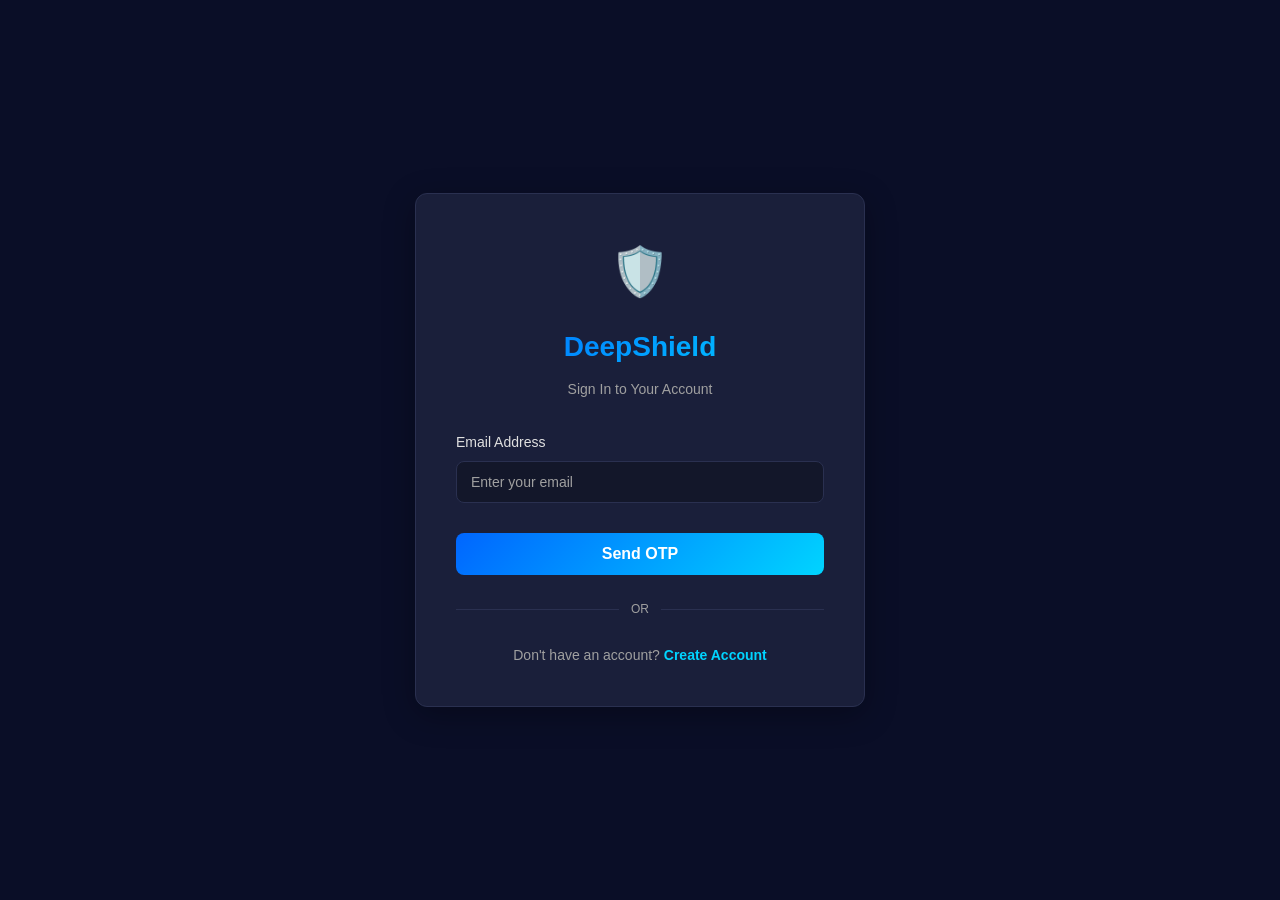
==== deepfake-detection/ai-assistant.html @ 6e88c6fb "inital commit" ====
<!DOCTYPE html>
<html lang="en">
<head>
    <meta charset="UTF-8">
    <meta name="viewport" content="width=device-width, initial-scale=1.0">
    <title>AI Assistant - DeepShield</title>
    <link rel="stylesheet" href="styles.css">
    <link rel="stylesheet" href="animations.css">
</head>
<body>
    <!-- Navigation Bar -->
    <nav class="navbar">
        <div class="nav-container">
            <div class="logo">
                <span class="logo-icon">🛡️</span>
                <span class="logo-text">DeepShield</span>
            </div>
            <ul class="nav-links">
                <li><a href="index.html">Home</a></li>
                <li><a href="image-detection.html">Image Detection</a></li>
                <li><a href="video-detection.html">Video Detection</a></li>
                <li><a href="audio-detection.html">Audio Detection</a></li>
                <li><a href="ai-assistant.html" class="active">AI Assistant</a></li>
                <li><a href="profile.html" id="profileLink" class="profile-name" style="display: none;"></a></li>
                <li><a href="index.html#about">About</a></li>
            </ul>
        </div>
    </nav>

    <!-- AI Assistant Container -->
    <div class="detection-container">
        <div class="detection-header">
            <h1>🤖 AI Assistant</h1>
            <p>Ask me anything about deepfake detection and digital media authenticity</p>
        </div>

        <div class="detection-content">
            <div class="ai-assistant-wrapper">
                <!-- Chat Area -->
                <div class="ai-chat-box">
                    <div class="ai-chat-messages" id="chatContainer">
                        <div class="ai-message assistant-msg">
                            <div class="ai-msg-content">
                                👋 Hello! I'm your DeepShield AI Assistant. I can help you understand deepfake detection results, answer questions about digital media authenticity, and provide insights about AI security. How can I assist you today?
                            </div>
                        </div>
                    </div>

                    <!-- Suggestions -->
                    <div class="ai-suggestions" id="suggestions">
                        <div class="suggestion-btn" onclick="sendSuggestion('What is deepfake detection?')">What is deepfake detection?</div>
                        <div class="suggestion-btn" onclick="sendSuggestion('How accurate is your detection?')">How accurate is your detection?</div>
                        <div class="suggestion-btn" onclick="sendSuggestion('What indicators show a deepfake?')">What indicators show a deepfake?</div>
                        <div class="suggestion-btn" onclick="sendSuggestion('How can I verify media authenticity?')">How can I verify media authenticity?</div>
                    </div>

                    <!-- Input Area -->
                    <div class="ai-input-section">
                        <div class="ai-input-wrapper">
                            <textarea 
                                id="messageInput" 
                                placeholder="Ask me something..." 
                                rows="2"
                            ></textarea>
                            <button id="sendBtn" class="btn btn-primary" onclick="sendMessage()">Send</button>
                        </div>
                        <div class="ai-action-buttons">
                            <button class="btn btn-secondary" onclick="clearChat()">Clear Chat</button>
                            <button class="btn btn-secondary" onclick="exportChat()">📥 Export</button>
                        </div>
                    </div>
                </div>
            </div>
        </div>
    </div>

    <!-- Footer -->
    <footer class="footer">
        <div class="container">
            <div class="footer-content">
                <div class="footer-section">
                    <h4>DeepShield</h4>
                    <p>Advanced AI-powered deepfake detection system for images, videos, and audio.</p>
                </div>
                <div class="footer-section">
                    <h4>Quick Links</h4>
                    <ul>
                        <li><a href="index.html">Home</a></li>
                        <li><a href="image-detection.html">Image Detection</a></li>
                        <li><a href="video-detection.html">Video Detection</a></li>
                        <li><a href="audio-detection.html">Audio Detection</a></li>
                    </ul>
                </div>
                <div class="footer-section">
                    <h4>Technology</h4>
                    <ul>
                        <li>XceptionNet CNN</li>
                        <li>Temporal Analysis</li>
                        <li>MFCC Features</li>
                        <li>Fusion Logic</li>
                    </ul>
                </div>
            </div>
            <div class="footer-bottom">
                <p>&copy; 2024 DeepShield. All rights reserved.</p>
            </div>
        </div>
    </footer>

    <style>
        /* AI Assistant Specific Styles */
        .ai-assistant-wrapper {
            display: grid;
            grid-template-columns: 1fr;
            gap: 20px;
            max-width: 900px;
            margin: 0 auto;
        }

        .ai-chat-box {
            background: var(--dark-card);
            border: 1px solid var(--border-color);
            border-radius: 12px;
            overflow: hidden;
            display: flex;
            flex-direction: column;
            height: 600px;
            box-shadow: 0 8px 32px rgba(0, 0, 0, 0.2);
        }

        .ai-chat-messages {
            flex: 1;
            overflow-y: auto;
            padding: 20px;
            display: flex;
            flex-direction: column;
            gap: 12px;
        }

        .ai-message {
            display: flex;
            animation: fadeIn 0.3s ease-in;
        }

        .ai-message.user-msg {
            justify-content: flex-end;
        }

        .ai-msg-content {
            max-width: 70%;
            padding: 12px 16px;
            border-radius: 12px;
            word-wrap: break-word;
            font-size: 14px;
            line-height: 1.6;
            white-space: pre-wrap;
            overflow-wrap: break-word;
        }

        .ai-message.user-msg .ai-msg-content {
            background: var(--gradient-primary);
            color: white;
            border-radius: 12px 4px 12px 12px;
        }

        .ai-message.assistant-msg .ai-msg-content {
            background: var(--dark-input);
            color: var(--light-text);
            border: 1px solid var(--border-color);
            border-radius: 4px 12px 12px 12px;
        }

        /* Response formatting */
        .ai-message.assistant-msg .ai-msg-content strong {
            color: var(--secondary-color);
            font-weight: 600;
        }

        .ai-message.assistant-msg .ai-msg-content .list-item {
            margin: 8px 0 8px 0;
            padding-left: 8px;
            border-left: 2px solid var(--secondary-color);
        }

        .ai-message.assistant-msg .ai-msg-content .bullet-item {
            margin: 6px 0 6px 16px;
        }

        .ai-message.assistant-msg .ai-msg-content .text-line {
            margin: 4px 0;
        }

        @keyframes fadeIn {
            from {
                opacity: 0;
                transform: translateY(10px);
            }
            to {
                opacity: 1;
                transform: translateY(0);
            }
        }

        .typing-indicator {
            display: flex;
            align-items: center;
            gap: 4px;
            padding: 12px 16px;
            background: var(--dark-input);
            border: 1px solid var(--border-color);
            border-radius: 12px;
            width: fit-content;
        }

        .typing-dot {
            width: 8px;
            height: 8px;
            border-radius: 50%;
            background: var(--secondary-color);
            animation: typing 1.4s infinite;
        }

        .typing-dot:nth-child(2) {
            animation-delay: 0.2s;
        }

        .typing-dot:nth-child(3) {
            animation-delay: 0.4s;
        }

        @keyframes typing {
            0%, 60%, 100% {
                opacity: 0.5;
            }
            30% {
                opacity: 1;
            }
        }

        .ai-suggestions {
            display: grid;
            grid-template-columns: repeat(auto-fit, minmax(200px, 1fr));
            gap: 10px;
            padding: 0 20px 20px;
            margin-top: auto;
        }

        .suggestion-btn {
            padding: 12px;
            background: var(--dark-input);
            border: 1px solid var(--border-color);
            color: var(--light-text);
            border-radius: 8px;
            cursor: pointer;
            font-size: 13px;
            text-align: center;
            transition: var(--transition);
        }

        .suggestion-btn:hover {
            background: var(--gradient-primary);
            border-color: transparent;
            color: white;
            transform: translateY(-2px);
        }

        .ai-input-section {
            padding: 16px;
            border-top: 1px solid var(--border-color);
            background: var(--dark-card);
        }

        .ai-input-wrapper {
            display: flex;
            gap: 12px;
            margin-bottom: 12px;
        }

        #messageInput {
            flex: 1;
            padding: 12px;
            background: var(--dark-input);
            border: 1px solid var(--border-color);
            color: var(--light-text);
            border-radius: 8px;
            font-size: 14px;
            resize: none;
            max-height: 100px;
            font-family: inherit;
        }

        #messageInput:focus {
            outline: none;
            border-color: var(--secondary-color);
            box-shadow: 0 0 0 3px rgba(0, 212, 255, 0.1);
        }

        #sendBtn {
            padding: 12px 24px;
            white-space: nowrap;
        }

        .ai-action-buttons {
            display: flex;
            gap: 10px;
            flex-wrap: wrap;
        }

        .ai-action-buttons .btn {
            flex: 1;
            padding: 10px 16px;
            font-size: 13px;
        }

        /* Scrollbar styling */
        .ai-chat-messages::-webkit-scrollbar {
            width: 8px;
        }

        .ai-chat-messages::-webkit-scrollbar-track {
            background: var(--dark-input);
            border-radius: 10px;
        }

        .ai-chat-messages::-webkit-scrollbar-thumb {
            background: var(--border-color);
            border-radius: 10px;
        }

        .ai-chat-messages::-webkit-scrollbar-thumb:hover {
            background: var(--secondary-color);
        }

        .error-message {
            color: var(--danger-color);
            background: rgba(255, 51, 51, 0.1);
            padding: 10px;
            border-radius: 6px;
            border-left: 3px solid var(--danger-color);
        }

        @media (max-width: 768px) {
            .ai-chat-box {
                height: 500px;
            }

            .ai-msg-content {
                max-width: 85%;
            }

            .ai-suggestions {
                grid-template-columns: 1fr;
            }

            .ai-input-wrapper {
                flex-direction: column;
            }

            #sendBtn {
                width: 100%;
            }
        }
    </style>

    <script>
        const chatContainer = document.getElementById('chatContainer');
        const messageInput = document.getElementById('messageInput');
        const sendBtn = document.getElementById('sendBtn');
        const suggestionsDiv = document.getElementById('suggestions');

        let conversationHistory = [];
        let currentAnalysisId = null;
        let isWaitingForResponse = false;

        // Get analysis ID from URL parameters if available
        const urlParams = new URLSearchParams(window.location.search);
        currentAnalysisId = urlParams.get('analysis_id') || null;

        // Allow Enter key to send message (Shift+Enter for new line)
        messageInput.addEventListener('keydown', function(event) {
            if (event.key === 'Enter' && !event.shiftKey) {
                event.preventDefault();
                sendMessage();
            }
        });

        // Auto-resize textarea
        messageInput.addEventListener('input', function() {
            this.style.height = 'auto';
            this.style.height = Math.min(this.scrollHeight, 100) + 'px';
        });

        function addMessage(content, isUser = false) {
            const messageDiv = document.createElement('div');
            messageDiv.className = `ai-message ${isUser ? 'user-msg' : 'assistant-msg'}`;
            
            const contentDiv = document.createElement('div');
            contentDiv.className = 'ai-msg-content';
            
            if (isUser) {
                contentDiv.textContent = content;
            } else {
                // Format assistant responses with proper text wrapping and line breaks
                contentDiv.innerHTML = formatResponse(content);
            }
            
            messageDiv.appendChild(contentDiv);
            chatContainer.appendChild(messageDiv);
            chatContainer.scrollTop = chatContainer.scrollHeight;

            if (!isUser) {
                conversationHistory.push({
                    role: 'assistant',
                    content: content
                });
            } else {
                conversationHistory.push({
                    role: 'user',
                    content: content
                });
            }
        }

        function formatResponse(text) {
            // Preserve existing line breaks and add proper formatting
            return text
                .split('\n')
                .map(line => {
                    line = line.trim();
                    if (!line) return '<br>';
                    
                    // Format numbered lists
                    if (/^\d+\.\s/.test(line)) {
                        return `<div class="list-item"><strong>${line}</strong></div>`;
                    }
                    
                    // Format bullet points
                    if (/^[\*\-]\s/.test(line)) {
                        return `<div class="bullet-item">${line}</div>`;
                    }
                    
                    // Format bold text markers
                    line = line.replace(/\*\*(.*?)\*\*/g, '<strong>$1</strong>');
                    line = line.replace(/\*\*(.*?):/g, '<strong>$1:</strong>');
                    
                    return `<div class="text-line">${line}</div>`;
                })
                .join('')
                .replace(/<br><br>+/g, '<br>')
                .replace(/<br>$/, '');
        }

        function showTypingIndicator() {
            const messageDiv = document.createElement('div');
            messageDiv.className = 'ai-message assistant-msg';
            messageDiv.id = 'typingIndicator';
            
            const contentDiv = document.createElement('div');
            contentDiv.className = 'typing-indicator';
            contentDiv.innerHTML = `
                <div class="typing-dot"></div>
                <div class="typing-dot"></div>
                <div class="typing-dot"></div>
            `;
            
            messageDiv.appendChild(contentDiv);
            chatContainer.appendChild(messageDiv);
            chatContainer.scrollTop = chatContainer.scrollHeight;
        }

        function removeTypingIndicator() {
            const typingIndicator = document.getElementById('typingIndicator');
            if (typingIndicator) {
                typingIndicator.remove();
            }
        }

        async function sendMessage() {
            const message = messageInput.value.trim();
            
            if (!message || isWaitingForResponse) {
                return;
            }

            // Hide suggestions on first message
            if (conversationHistory.length === 0) {
                suggestionsDiv.style.display = 'none';
            }

            addMessage(message, true);
            messageInput.value = '';
            messageInput.style.height = 'auto';
            
            sendBtn.disabled = true;
            isWaitingForResponse = true;
            showTypingIndicator();

            try {
                const response = await fetch('http://localhost:5000/api/chat', {
                    method: 'POST',
                    headers: {
                        'Content-Type': 'application/json',
                    },
                    body: JSON.stringify({
                        message: message,
                        history: conversationHistory,
                        analysis_id: currentAnalysisId
                    })
                });

                removeTypingIndicator();

                if (!response.ok) {
                    const error = await response.json();
                    throw new Error(error.error || 'Failed to get response');
                }

                const data = await response.json();
                addMessage(data.response, false);

            } catch (error) {
                removeTypingIndicator();
                console.error('Error:', error);
                const errorMsg = `⚠️ Error: ${error.message}. Please check if the backend server is running.`;
                const messageDiv = document.createElement('div');
                messageDiv.className = 'ai-message assistant-msg';
                const contentDiv = document.createElement('div');
                contentDiv.className = 'ai-msg-content error-message';
                contentDiv.textContent = errorMsg;
                messageDiv.appendChild(contentDiv);
                chatContainer.appendChild(messageDiv);
            } finally {
                sendBtn.disabled = false;
                isWaitingForResponse = false;
                messageInput.focus();
            }
        }

        function sendSuggestion(suggestion) {
            messageInput.value = suggestion;
            messageInput.focus();
            sendMessage();
        }

        function clearChat() {
            if (confirm('Are you sure you want to clear the chat history?')) {
                conversationHistory = [];
                chatContainer.innerHTML = `
                    <div class="ai-message assistant-msg">
                        <div class="ai-msg-content">
                            👋 Hello! I'm your DeepShield AI Assistant. How can I help you today?
                        </div>
                    </div>
                `;
                suggestionsDiv.style.display = 'grid';
                messageInput.focus();
            }
        }

        async function exportChat() {
            if (conversationHistory.length === 0) {
                alert('No chat to export!');
                return;
            }

            let exportText = 'DeepShield Chat Export\n';
            exportText += `Generated: ${new Date().toLocaleString()}\n`;
            exportText += '='.repeat(60) + '\n\n';

            for (const msg of conversationHistory) {
                exportText += `[${msg.role.toUpperCase()}]\n${msg.content}\n\n`;
                exportText += '-'.repeat(60) + '\n\n';
            }

            const blob = new Blob([exportText], { type: 'text/plain' });
            const url = window.URL.createObjectURL(blob);
            const a = document.createElement('a');
            a.href = url;
            a.download = `deepshield_chat_${new Date().getTime()}.txt`;
            document.body.appendChild(a);
            a.click();
            window.URL.revokeObjectURL(url);
            document.body.removeChild(a);
        }

        // Load chat history if available
        async function loadChatHistory() {
            if (currentAnalysisId) {
                try {
                    const response = await fetch(`http://localhost:5000/api/chat/history/${currentAnalysisId}`);
                    if (response.ok) {
                        const data = await response.json();
                        if (data.history && data.history.length > 0) {
                            chatContainer.innerHTML = '';
                            for (const chat of data.history) {
                                addMessage(chat.user_message, true);
                                addMessage(chat.assistant_response, false);
                            }
                            suggestionsDiv.style.display = 'none';
                        }
                    }
                } catch (error) {
                    console.log('Could not load chat history:', error);
                }
            }
        }

        // Load chat history on page load
        window.addEventListener('load', loadChatHistory);

        // Authentication Check & Navigation Setup
        function checkAuthentication() {
            const token = localStorage.getItem('authToken');
            if (!token) {
                // Redirect to login if no token
                window.location.href = 'login.html';
                return false;
            }
            return true;
        }

        function setupNavigation() {
            const token = localStorage.getItem('authToken');
            const userEmail = localStorage.getItem('userEmail');
            const profileLink = document.getElementById('profileLink');
            
            // Add logout button to navbar
            const navLinks = document.querySelector('.nav-links');
            
            // Remove existing logout button if any
            const existingLogout = document.getElementById('logoutBtn');
            if (existingLogout) existingLogout.remove();
            
            if (token) {
                profileLink.style.display = 'block';
                // Display user email as profile name
                profileLink.textContent = userEmail || 'Profile';
                
                // Create logout button
                const logoutLi = document.createElement('li');
                logoutLi.innerHTML = `<a href="#" id="logoutBtn" class="logout-link">Logout</a>`;
                navLinks.appendChild(logoutLi);
                
                // Logout functionality
                document.getElementById('logoutBtn').addEventListener('click', function(e) {
                    e.preventDefault();
                    localStorage.removeItem('authToken');
                    localStorage.removeItem('userEmail');
                    window.location.href = 'login.html';
                });
            }
        }

        document.addEventListener('DOMContentLoaded', function() {
            checkAuthentication();
            setupNavigation();
        });
    </script>
</body>
</html>
---- deepfake-detection/styles.css ----
/* ============================================
   GLOBAL STYLES & VARIABLES
   ============================================ */

:root {
    --primary-color: #0066ff;
    --primary-dark: #0052cc;
    --secondary-color: #00d4ff;
    --success-color: #00d084;
    --danger-color: #ff3333;
    --warning-color: #ffb800;
    --dark-bg: #0a0e27;
    --dark-card: #1a1f3a;
    --dark-input: #13172a;
    --light-text: #e0e0e0;
    --light-text-secondary: #a0a0a0;
    --border-color: #2a3050;
    --gradient-primary: linear-gradient(135deg, #0066ff 0%, #00d4ff 100%);
    --gradient-success: linear-gradient(135deg, #00d084 0%, #00cc66 100%);
    --gradient-danger: linear-gradient(135deg, #ff3333 0%, #ff6666 100%);
    --shadow: 0 8px 32px rgba(0, 0, 0, 0.3);
    --shadow-lg: 0 20px 60px rgba(0, 102, 255, 0.2);
    --transition: all 0.3s cubic-bezier(0.4, 0, 0.2, 1);
    --transition-fast: all 0.15s cubic-bezier(0.4, 0, 0.2, 1);
    --transition-slow: all 0.5s cubic-bezier(0.4, 0, 0.2, 1);
}

* {
    margin: 0;
    padding: 0;
    box-sizing: border-box;
}

html {
    scroll-behavior: smooth;
}

body {
    font-family: 'Segoe UI', Tahoma, Geneva, Verdana, sans-serif;
    background: var(--dark-bg);
    color: var(--light-text);
    line-height: 1.6;
    overflow-x: hidden;
}

.container {
    max-width: 1200px;
    margin: 0 auto;
    padding: 0 20px;
}

/* ============================================
   NAVIGATION BAR
   ============================================ */

.navbar {
    background: linear-gradient(180deg, rgba(10, 14, 39, 0.99) 0%, rgba(15, 25, 60, 0.95) 100%);
    backdrop-filter: blur(20px);
    border-bottom: 2px solid rgba(0, 212, 255, 0.15);
    position: sticky;
    top: 0;
    z-index: 1000;
    box-shadow: 0 10px 40px rgba(0, 102, 255, 0.2), 0 0 60px rgba(0, 212, 255, 0.08);
    animation: slideDown 0.6s cubic-bezier(0.4, 0, 0.2, 1);
}

@keyframes slideDown {
    from {
        transform: translateY(-100%);
        opacity: 0;
    }
    to {
        transform: translateY(0);
        opacity: 1;
    }
}

.nav-container {
    width: 100%;
    max-width: 1600px;
    margin: 0 auto;
    padding: 0 50px;
    display: flex;
    justify-content: space-between;
    align-items: center;
    height: 75px;
    gap: 40px;
}

.logo {
    display: flex !important;
    align-items: center;
    justify-content: center;
    gap: 12px;
    font-size: 26px;
    font-weight: 800;
    background: linear-gradient(135deg, #0066ff 0%, #00d4ff 100%);
    -webkit-background-clip: text;
    -webkit-text-fill-color: transparent;
    background-clip: text;
    cursor: pointer;
    transition: all 0.4s cubic-bezier(0.4, 0, 0.2, 1);
    white-space: nowrap;
    flex-shrink: 0;
    animation: fadeInLeft 0.6s cubic-bezier(0.4, 0, 0.2, 1);
    letter-spacing: -0.5px;
    height: 75px;
}

@keyframes fadeInLeft {
    from {
        opacity: 0;
        transform: translateX(-20px);
    }
    to {
        opacity: 1;
        transform: translateX(0);
    }
}

.logo:hover {
    transform: scale(1.1);
    filter: drop-shadow(0 0 20px rgba(0, 102, 255, 0.5));
}

.logo-icon {
    font-size: 32px;
    animation: spin 3s linear infinite;
    transition: transform 0.4s ease;
    display: inline-block;
}

.logo:hover .logo-icon {
    animation: bounce 0.6s ease;
}

@keyframes spin {
    0% { transform: rotate(0deg); }
    100% { transform: rotate(360deg); }
}

@keyframes bounce {
    0%, 100% { transform: translateY(0); }
    50% { transform: translateY(-8px); }
}

.nav-links {
    display: flex;
    list-style: none;
    gap: 15px;
    margin: 0;
    padding: 0;
    align-items: center;
    flex: 1;
    justify-content: center;
}

.nav-links li {
    animation: fadeInDown 0.6s ease forwards;
    height: 100%;
    display: flex;
    align-items: center;
}

.nav-links li:nth-child(1) { animation-delay: 0.1s; }
.nav-links li:nth-child(2) { animation-delay: 0.2s; }
.nav-links li:nth-child(3) { animation-delay: 0.3s; }
.nav-links li:nth-child(4) { animation-delay: 0.4s; }
.nav-links li:nth-child(5) { animation-delay: 0.5s; }
.nav-links li:nth-child(6) { animation-delay: 0.6s; }
.nav-links li:nth-child(7) { animation-delay: 0.7s; }

@keyframes fadeInDown {
    from {
        opacity: 0;
        transform: translateY(-20px);
    }
    to {
        opacity: 1;
        transform: translateY(0);
    }
}

.nav-links a {
    color: var(--light-text-secondary);
    text-decoration: none;
    font-weight: 600;
    font-size: 14px;
    position: relative;
    transition: all 0.3s cubic-bezier(0.4, 0, 0.2, 1);
    padding: 8px 14px;
    border-radius: 8px;
    white-space: nowrap;
    letter-spacing: 0.3px;
    display: flex;
    align-items: center;
    height: 40px;
}

.nav-links a:hover {
    color: var(--secondary-color);
    background: rgba(0, 212, 255, 0.08);
    transform: translateY(-2px);
    box-shadow: 0 4px 12px rgba(0, 212, 255, 0.15);
}

.nav-links a.active {
    color: var(--secondary-color);
    background: rgba(0, 102, 255, 0.1);
    box-shadow: inset 0 0 20px rgba(0, 212, 255, 0.08);
    border-bottom: 3px solid var(--secondary-color);
}

.nav-links a.active::after {
    content: '';
    position: absolute;
    bottom: -8px;
    left: 14px;
    right: 14px;
    height: 3px;
    background: linear-gradient(90deg, #0066ff 0%, #00d4ff 100%);
    border-radius: 2px;
    animation: expandWidth 0.4s cubic-bezier(0.4, 0, 0.2, 1);
    box-shadow: 0 0 10px rgba(0, 212, 255, 0.5);
    display: none;
}

@keyframes expandWidth {
    from {
        width: 0;
        left: 50%;
    }
    to {
        width: calc(100% - 32px);
        left: 16px;
    }
}

.logout-link {
    background: linear-gradient(135deg, #0066ff 0%, #00d4ff 100%) !important;
    color: white !important;
    padding: 10px 22px !important;
    border-radius: 10px;
    font-size: 14px !important;
    font-weight: 700 !important;
    display: inline-flex !important;
    align-items: center;
    justify-content: center;
    border: none !important;
    cursor: pointer !important;
    transition: all 0.3s cubic-bezier(0.4, 0, 0.2, 1) !important;
    position: relative;
    overflow: hidden;
    animation: fadeInRight 0.6s ease 0.8s forwards;
    opacity: 0;
    letter-spacing: 0.5px;
    box-shadow: 0 8px 25px rgba(0, 102, 255, 0.3);
    height: 44px;
    white-space: nowrap;
}

@keyframes fadeInRight {
    from {
        opacity: 0;
        transform: translateX(20px);
    }
    to {
        opacity: 1;
        transform: translateX(0);
    }
}
.logout-link::before {
    content: '';
    position: absolute;
    top: 0;
    left: -100%;
    width: 100%;
    height: 100%;
    background: rgba(255, 255, 255, 0.3);
    transition: left 0.4s ease;
    z-index: 0;
}

.logout-link:hover::before {
    left: 100%;
}

.logout-link:hover {
    transform: translateY(-4px) scale(1.08) !important;
    box-shadow: 0 15px 35px rgba(0, 102, 255, 0.6), 0 0 20px rgba(0, 212, 255, 0.3) !important;
    text-decoration: none !important;
}

.logout-link:active {
    transform: translateY(-2px) scale(1.02) !important;
    box-shadow: 0 8px 20px rgba(0, 102, 255, 0.4) !important;
}

.profile-name {
    background: linear-gradient(135deg, #00d084 0%, #00cc66 100%) !important;
    color: white !important;
    padding: 10px 22px !important;
    border-radius: 10px;
    font-size: 14px !important;
    font-weight: 600 !important;
    display: inline-flex !important;
    align-items: center;
    justify-content: center;
    border: none !important;
    cursor: pointer !important;
    transition: all 0.3s cubic-bezier(0.4, 0, 0.2, 1) !important;
    position: relative;
    overflow: hidden;
    letter-spacing: 0.5px;
    box-shadow: 0 8px 25px rgba(0, 212, 132, 0.3);
    height: 44px;
    white-space: nowrap;
    max-width: 200px;
    overflow: hidden;
    text-overflow: ellipsis;
}

.profile-name:hover {
    transform: translateY(-4px) scale(1.08) !important;
    box-shadow: 0 15px 35px rgba(0, 212, 132, 0.6), 0 0 20px rgba(0, 212, 255, 0.3) !important;
    text-decoration: none !important;
}

.profile-name:active {
    transform: translateY(-2px) scale(1.02) !important;
    box-shadow: 0 8px 20px rgba(0, 212, 132, 0.4) !important;
}

/* Responsive Navbar */
@media (max-width: 1024px) {
    .nav-container {
        padding: 0 30px;
        height: 70px;
    }
    
    .nav-links {
        gap: 4px;
    }
    
    .nav-links a {
        padding: 8px 12px;
        font-size: 13px;
    }
    
    .logout-link {
        padding: 10px 18px !important;
        font-size: 13px !important;
    }
}

@media (max-width: 768px) {
    .nav-container {
        padding: 0 20px;
        height: 65px;
    }
    
    .logo {
        font-size: 22px;
        gap: 8px;
    }
    
    .logo-icon {
        font-size: 26px;
    }
    
    .nav-links {
        gap: 2px;
    }
    
    .nav-links a {
        padding: 6px 10px;
        font-size: 12px;
    }
    
    .logout-link {
        padding: 8px 14px !important;
        font-size: 12px !important;
    }
}

@media (max-width: 480px) {
    .nav-container {
        padding: 0 15px;
        height: 60px;
        flex-wrap: wrap;
    }
    
    .logo {
        font-size: 18px;
    }
    
    .logo-icon {
        font-size: 22px;
    }
    
    .nav-links {
        gap: 0;
        order: 3;
        width: 100%;
        margin-top: 10px;
    }
    
    .nav-links a {
        padding: 5px 8px;
        font-size: 11px;
    }
    
    .logout-link {
        padding: 7px 12px !important;
        font-size: 11px !important;
    }
}

@media (max-width: 768px) {
    .nav-links {
        gap: 15px;
        font-size: 14px;
    }
    
    .logo-text {
        display: none;
    }
}

/* ============================================
   BUTTONS
   ============================================ */

.btn {
    padding: 12px 24px;
    border: none;
    border-radius: 8px;
    font-size: 14px;
    font-weight: 600;
    cursor: pointer;
    transition: all 0.3s cubic-bezier(0.4, 0, 0.2, 1);
    text-decoration: none;
    display: inline-block;
    text-align: center;
    position: relative;
    overflow: hidden;
}

.btn::before {
    content: '';
    position: absolute;
    top: 50%;
    left: 50%;
    width: 0;
    height: 0;
    border-radius: 50%;
    background: rgba(255, 255, 255, 0.3);
    transform: translate(-50%, -50%);
    transition: width 0.6s, height 0.6s;
}

.btn:active::before {
    width: 300px;
    height: 300px;
}

.btn-primary {
    background: var(--gradient-primary);
    color: white;
    box-shadow: 0 4px 15px rgba(0, 102, 255, 0.3);
}

.btn-primary:hover {
    transform: translateY(-3px);
    box-shadow: 0 12px 25px rgba(0, 102, 255, 0.5);
}

.btn-primary:active {
    transform: translateY(-1px);
}

.btn-secondary {
    background: var(--dark-card);
    color: var(--secondary-color);
    border: 2px solid var(--secondary-color);
    transition: all 0.3s cubic-bezier(0.4, 0, 0.2, 1);
}

.btn-secondary:hover {
    background: rgba(0, 212, 255, 0.1);
    transform: translateY(-2px);
    box-shadow: 0 8px 20px rgba(0, 212, 255, 0.3);
}

.btn-large {
    padding: 16px 40px;
    font-size: 16px;
}

.button-container {
    display: flex;
    gap: 15px;
    justify-content: center;
    margin-top: 30px;
    flex-wrap: wrap;
}

/* ============================================
   FORM ELEMENTS
   ============================================ */

input[type="text"],
input[type="email"],
input[type="password"],
textarea,
select {
    background: rgba(19, 23, 42, 0.6);
    border: 1.5px solid rgba(0, 212, 255, 0.2);
    color: var(--light-text);
    padding: 12px 16px;
    border-radius: 8px;
    font-size: 14px;
    font-family: inherit;
    transition: all 0.3s cubic-bezier(0.4, 0, 0.2, 1);
}

input[type="text"]::placeholder,
input[type="email"]::placeholder,
input[type="password"]::placeholder,
textarea::placeholder {
    color: var(--light-text-secondary);
}

input[type="text"]:focus,
input[type="email"]:focus,
input[type="password"]:focus,
textarea:focus,
select:focus {
    outline: none;
    border-color: var(--secondary-color);
    background: rgba(19, 23, 42, 0.8);
    box-shadow: 0 0 0 3px rgba(0, 212, 255, 0.1),
                0 8px 20px rgba(0, 212, 255, 0.2);
    transform: translateY(-2px);
}

/* ============================================
   HERO SECTION
   ============================================ */

.hero {
    min-height: 90vh;
    display: flex;
    align-items: center;
    justify-content: space-between;
    padding: 80px 20px;
    position: relative;
    overflow: hidden;
}

.hero-background {
    position: absolute;
    inset: 0;
    z-index: 0;
}

.shape {
    position: absolute;
    opacity: 0.1;
    border-radius: 50%;
}

.shape-1 {
    width: 400px;
    height: 400px;
    background: var(--primary-color);
    top: 10%;
    right: 10%;
    animation: float 6s ease-in-out infinite;
}

.shape-2 {
    width: 300px;
    height: 300px;
    background: var(--secondary-color);
    top: 50%;
    left: 10%;
    animation: float 8s ease-in-out infinite reverse;
}

.shape-3 {
    width: 250px;
    height: 250px;
    background: var(--primary-color);
    bottom: 10%;
    right: 20%;
    animation: float 7s ease-in-out infinite;
}

@keyframes float {
    0%, 100% {
        transform: translateY(0px);
    }
    50% {
        transform: translateY(20px);
    }
}

.hero-content {
    max-width: 600px;
    z-index: 1;
    animation: slideInLeft 0.8s ease-out;
}

@keyframes slideInLeft {
    from {
        opacity: 0;
        transform: translateX(-50px);
    }
    to {
        opacity: 1;
        transform: translateX(0);
    }
}

.hero-title {
    font-size: 56px;
    font-weight: 900;
    margin-bottom: 20px;
    background: var(--gradient-primary);
    -webkit-background-clip: text;
    -webkit-text-fill-color: transparent;
    background-clip: text;
}

.hero-subtitle {
    font-size: 18px;
    color: var(--light-text-secondary);
    margin-bottom: 40px;
    line-height: 1.8;
}

.hero-buttons {
    display: flex;
    gap: 15px;
    flex-wrap: wrap;
}

@media (max-width: 768px) {
    .hero {
        min-height: 60vh;
        padding: 40px 20px;
    }
    
    .hero-title {
        font-size: 36px;
    }
    
    .hero-subtitle {
        font-size: 16px;
    }
}

/* ============================================
   FEATURES SECTION
   ============================================ */

.features,
.models,
.how-it-works,
.about {
    padding: 80px 20px;
    background: linear-gradient(180deg, var(--dark-bg) 0%, rgba(26, 31, 58, 0.5) 100%);
}

.section-title {
    font-size: 42px;
    font-weight: 900;
    text-align: center;
    margin-bottom: 60px;
    background: var(--gradient-primary);
    -webkit-background-clip: text;
    -webkit-text-fill-color: transparent;
    background-clip: text;
}

.features-grid {
    display: grid;
    grid-template-columns: repeat(auto-fit, minmax(300px, 1fr));
    gap: 30px;
    margin-bottom: 40px;
}

.feature-card {
    background: linear-gradient(135deg, rgba(26, 31, 58, 0.8) 0%, rgba(10, 14, 39, 0.6) 100%);
    border: 1px solid rgba(0, 212, 255, 0.1);
    border-radius: 12px;
    padding: 30px;
    transition: all 0.4s cubic-bezier(0.4, 0, 0.2, 1);
    position: relative;
    overflow: hidden;
    animation: fadeInUp 0.6s ease-out forwards;
    opacity: 0;
}

.feature-card:nth-child(1) { animation-delay: 0.1s; }
.feature-card:nth-child(2) { animation-delay: 0.2s; }
.feature-card:nth-child(3) { animation-delay: 0.3s; }
.feature-card:nth-child(4) { animation-delay: 0.4s; }
.feature-card:nth-child(5) { animation-delay: 0.5s; }
.feature-card:nth-child(6) { animation-delay: 0.6s; }

@keyframes fadeInUp {
    from {
        opacity: 0;
        transform: translateY(30px);
    }
    to {
        opacity: 1;
        transform: translateY(0);
    }
}

.feature-card::before {
    content: '';
    position: absolute;
    top: 0;
    left: 0;
    right: 0;
    height: 3px;
    background: var(--gradient-primary);
    transform: scaleX(0);
    transform-origin: left;
    transition: transform 0.4s cubic-bezier(0.4, 0, 0.2, 1);
}

.feature-card::after {
    content: '';
    position: absolute;
    inset: 0;
    background: radial-gradient(circle at var(--mouse-x, 50%) var(--mouse-y, 50%), rgba(0, 212, 255, 0.1), transparent);
    opacity: 0;
    transition: opacity 0.3s;
}

.feature-card:hover {
    border-color: var(--secondary-color);
    transform: translateY(-12px);
    box-shadow: 0 25px 50px rgba(0, 102, 255, 0.15);
    background: linear-gradient(135deg, rgba(26, 31, 58, 1) 0%, rgba(10, 14, 39, 0.8) 100%);
}

.feature-card:hover::before {
    transform: scaleX(1);
}

.feature-card:hover::after {
    opacity: 1;
}

.feature-icon {
    font-size: 48px;
    margin-bottom: 15px;
    display: inline-block;
    transition: all 0.4s cubic-bezier(0.4, 0, 0.2, 1);
    animation: float 3s ease-in-out infinite;
}

.feature-card:hover .feature-icon {
    transform: scale(1.15) rotate(10deg);
    animation: none;
}

.feature-card h3 {
    font-size: 20px;
    margin-bottom: 12px;
    color: white;
}

.feature-card p {
    color: var(--light-text-secondary);
    margin-bottom: 15px;
    font-size: 14px;
}

.feature-list {
    list-style: none;
    margin-top: 15px;
}

.feature-list li {
    padding: 8px 0;
    padding-left: 24px;
    position: relative;
    font-size: 13px;
    color: var(--light-text-secondary);
}

.feature-list li::before {
    content: '✓';
    position: absolute;
    left: 0;
    color: var(--secondary-color);
    font-weight: bold;
}

/* ============================================
   MODELS SECTION
   ============================================ */

.models-grid {
    display: grid;
    grid-template-columns: repeat(auto-fit, minmax(250px, 1fr));
    gap: 25px;
}

.model-card {
    background: linear-gradient(135deg, rgba(0, 102, 255, 0.1) 0%, rgba(0, 212, 255, 0.1) 100%);
    border: 1px solid var(--border-color);
    border-radius: 12px;
    padding: 25px;
    transition: var(--transition);
    text-align: center;
}

.model-card:hover {
    border-color: var(--secondary-color);
    background: linear-gradient(135deg, rgba(0, 102, 255, 0.2) 0%, rgba(0, 212, 255, 0.2) 100%);
}

.model-card h3 {
    font-size: 22px;
    margin-bottom: 8px;
    color: white;
}

.model-type {
    color: var(--secondary-color);
    font-size: 12px;
    font-weight: 600;
    text-transform: uppercase;
    letter-spacing: 1px;
    margin-bottom: 12px;
}

.model-card p {
    color: var(--light-text-secondary);
    font-size: 14px;
    line-height: 1.6;
}

/* ============================================
   HOW IT WORKS SECTION
   ============================================ */

.workflow {
    display: grid;
    grid-template-columns: repeat(auto-fit, minmax(200px, 1fr));
    gap: 30px;
    align-items: center;
    max-width: 1000px;
    margin: 0 auto;
}

.workflow-step {
    background: var(--dark-card);
    border: 1px solid var(--border-color);
    border-radius: 12px;
    padding: 30px 25px;
    text-align: center;
    transition: var(--transition);
    position: relative;
    z-index: 1;
}

.workflow-step:hover {
    border-color: var(--secondary-color);
    box-shadow: 0 10px 30px rgba(0, 102, 255, 0.15);
}

.step-number {
    width: 50px;
    height: 50px;
    background: var(--gradient-primary);
    border-radius: 50%;
    display: flex;
    align-items: center;
    justify-content: center;
    font-size: 24px;
    font-weight: bold;
    margin: 0 auto 15px;
    color: white;
}

.workflow-step h3 {
    font-size: 18px;
    margin-bottom: 10px;
}

.workflow-step p {
    color: var(--light-text-secondary);
    font-size: 14px;
}

.step-arrow {
    text-align: center;
    font-size: 32px;
    color: var(--secondary-color);
    display: none;
}

@media (min-width: 768px) {
    .workflow {
        grid-template-columns: repeat(4, 1fr);
    }
    
    .step-arrow {
        display: block;
        grid-column: auto;
        margin: 0 -15px;
    }
}

/* ============================================
   ABOUT SECTION
   ============================================ */

.about {
    background: linear-gradient(180deg, rgba(26, 31, 58, 0.5) 0%, var(--dark-bg) 100%);
}

.about-content {
    max-width: 800px;
    margin: 0 auto;
    text-align: center;
}

.about-content p {
    font-size: 16px;
    line-height: 1.8;
    margin-bottom: 20px;
    color: var(--light-text-secondary);
}

/* ============================================
   DETECTION CONTAINER
   ============================================ */

.detection-container {
    max-width: 1100px;
    margin: 0 auto;
    padding: 60px 20px;
}

.detection-header {
    text-align: center;
    margin-bottom: 50px;
}

.detection-header h1 {
    font-size: 42px;
    font-weight: 900;
    margin-bottom: 15px;
    background: var(--gradient-primary);
    -webkit-background-clip: text;
    -webkit-text-fill-color: transparent;
    background-clip: text;
}

.detection-header p {
    font-size: 18px;
    color: var(--light-text-secondary);
}

.detection-content {
    background: var(--dark-card);
    border: 1px solid var(--border-color);
    border-radius: 16px;
    padding: 40px;
    margin-bottom: 40px;
    box-shadow: var(--shadow);
}

/* ============================================
   UPLOAD SECTION
   ============================================ */

.upload-section {
    margin-bottom: 30px;
}

.upload-area {
    border: 2px dashed var(--border-color);
    border-radius: 12px;
    padding: 60px 40px;
    text-align: center;
    cursor: pointer;
    transition: var(--transition);
    background: linear-gradient(135deg, rgba(0, 102, 255, 0.05) 0%, rgba(0, 212, 255, 0.05) 100%);
}

.upload-area:hover {
    border-color: var(--secondary-color);
    background: linear-gradient(135deg, rgba(0, 102, 255, 0.1) 0%, rgba(0, 212, 255, 0.1) 100%);
}

.upload-icon {
    font-size: 64px;
    margin-bottom: 20px;
    animation: pulse 2s ease-in-out infinite;
}

@keyframes pulse {
    0%, 100% {
        transform: scale(1);
    }
    50% {
        transform: scale(1.1);
    }
}

.upload-area h3 {
    font-size: 22px;
    margin-bottom: 8px;
    color: white;
}

.upload-area p {
    color: var(--light-text-secondary);
    font-size: 14px;
}

.file-info {
    background: linear-gradient(135deg, rgba(0, 208, 132, 0.1) 0%, rgba(0, 204, 102, 0.1) 100%);
    border: 1px solid rgba(0, 208, 132, 0.3);
    border-radius: 8px;
    padding: 20px;
    text-align: center;
    margin-bottom: 20px;
}

.file-info p {
    color: var(--success-color);
    font-weight: 500;
    margin-bottom: 15px;
}

/* ============================================
   PREVIEW SECTIONS
   ============================================ */

.preview-section {
    margin-bottom: 30px;
}

.image-preview,
.video-preview,
.audio-player {
    margin-bottom: 20px;
}

.image-preview img,
.video-preview video {
    width: 100%;
    max-height: 400px;
    border-radius: 8px;
    border: 1px solid var(--border-color);
}

.audio-info,
.video-info {
    display: flex;
    gap: 30px;
    justify-content: center;
    color: var(--light-text-secondary);
    font-size: 14px;
}

.audio-info p,
.video-info p {
    margin: 0;
}

/* ============================================
   WAVEFORM & CANVAS ELEMENTS
   ============================================ */

.waveform-container,
.timeline-container,
.frequency-analysis {
    margin-bottom: 30px;
}

.waveform-container h3,
.timeline-container h3,
.frequency-analysis h3 {
    margin-bottom: 15px;
    color: white;
}

.waveform-canvas,
.timeline-chart,
.frequency-chart,
.spectrogram-canvas {
    width: 100%;
    border: 1px solid var(--border-color);
    border-radius: 8px;
    background: rgba(0, 0, 0, 0.2);
}

/* ============================================
   FRAME SELECTION
   ============================================ */

.frame-selection {
    background: linear-gradient(135deg, rgba(0, 102, 255, 0.05) 0%, rgba(0, 212, 255, 0.05) 100%);
    border: 1px solid var(--border-color);
    border-radius: 8px;
    padding: 25px;
    margin-bottom: 30px;
}

.frame-selection h3 {
    margin-bottom: 10px;
    color: white;
}

.frame-options {
    display: flex;
    gap: 20px;
    flex-wrap: wrap;
}

.radio-option {
    display: flex;
    align-items: center;
    gap: 10px;
    cursor: pointer;
    padding: 10px 15px;
    border: 1px solid var(--border-color);
    border-radius: 8px;
    transition: var(--transition);
    flex: 1;
    min-width: 200px;
}

.radio-option:hover {
    border-color: var(--secondary-color);
    background: rgba(0, 212, 255, 0.05);
}

.radio-option input[type="radio"] {
    cursor: pointer;
    accent-color: var(--primary-color);
    width: 20px;
    height: 20px;
}

.radio-option span {
    color: var(--light-text-secondary);
    font-weight: 500;
}

/* ============================================
   LOADING SPINNER
   ============================================ */

.loading-spinner {
    text-align: center;
    padding: 40px;
}

.spinner {
    width: 50px;
    height: 50px;
    border: 4px solid var(--border-color);
    border-top: 4px solid var(--primary-color);
    border-radius: 50%;
    animation: spin 1s linear infinite;
    margin: 0 auto 20px;
}

@keyframes spin {
    to {
        transform: rotate(360deg);
    }
}

.progress-container {
    margin-top: 20px;
}

.progress-bar {
    width: 100%;
    height: 8px;
    background: var(--dark-input);
    border-radius: 4px;
    overflow: hidden;
    margin: 15px 0;
}

.progress-fill {
    height: 100%;
    background: var(--gradient-primary);
    border-radius: 4px;
    animation: progress 0.5s ease-out forwards;
}

@keyframes progress {
    to {
        width: 100%;
    }
}

.progress-percentage {
    color: var(--secondary-color);
    font-weight: 600;
    font-size: 14px;
}

/* ============================================
   RESULTS SECTION
   ============================================ */

.results-section {
    display: none;
}

.results-section h2 {
    font-size: 28px;
    margin-bottom: 30px;
    color: white;
}

.trust-score-container {
    margin-bottom: 40px;
}

.trust-score-card {
    background: linear-gradient(135deg, rgba(0, 102, 255, 0.1) 0%, rgba(0, 212, 255, 0.1) 100%);
    border: 1px solid var(--border-color);
    border-radius: 12px;
    padding: 30px;
    text-align: center;
}

.trust-score-card h3 {
    margin-bottom: 20px;
    color: white;
}

.trust-meter {
    width: 100%;
    height: 30px;
    background: var(--dark-input);
    border-radius: 15px;
    overflow: hidden;
    margin-bottom: 15px;
    border: 1px solid var(--border-color);
}

.trust-bar {
    height: 100%;
    background: var(--gradient-success);
    border-radius: 15px;
    width: 0%;
    transition: width 1s ease-out;
}

.trust-percentage {
    font-size: 28px;
    font-weight: bold;
    background: var(--gradient-primary);
    -webkit-background-clip: text;
    -webkit-text-fill-color: transparent;
    background-clip: text;
}

.results-grid {
    display: grid;
    grid-template-columns: repeat(auto-fit, minmax(300px, 1fr));
    gap: 25px;
    margin-bottom: 40px;
}

.result-card {
    background: linear-gradient(135deg, rgba(26, 31, 58, 0.5) 0%, rgba(26, 31, 58, 0.3) 100%);
    border: 1px solid var(--border-color);
    border-radius: 12px;
    padding: 25px;
    transition: var(--transition);
}

.result-card:hover {
    border-color: var(--secondary-color);
}

.result-card.full-width {
    grid-column: 1 / -1;
}

.result-card h3 {
    margin-bottom: 20px;
    color: white;
}

.result-item {
    margin-bottom: 20px;
}

.result-item label {
    display: block;
    color: var(--light-text-secondary);
    font-size: 13px;
    font-weight: 600;
    text-transform: uppercase;
    letter-spacing: 0.5px;
    margin-bottom: 8px;
}

.confidence-bar {
    width: 100%;
    height: 12px;
    background: var(--dark-input);
    border-radius: 6px;
    overflow: hidden;
    margin-bottom: 8px;
    border: 1px solid var(--border-color);
}

.confidence-fill {
    height: 100%;
    background: var(--gradient-primary);
    border-radius: 6px;
    width: 0%;
    transition: width 1s ease-out;
}

.result-item span {
    display: block;
    color: var(--secondary-color);
    font-weight: 600;
    font-size: 14px;
}

.verdict-box {
    background: linear-gradient(135deg, rgba(0, 208, 132, 0.1) 0%, rgba(0, 204, 102, 0.1) 100%);
    border: 1px solid rgba(0, 208, 132, 0.3);
    border-radius: 8px;
    padding: 20px;
    text-align: center;
}

.verdict-box.danger {
    background: linear-gradient(135deg, rgba(255, 51, 51, 0.1) 0%, rgba(255, 102, 102, 0.1) 100%);
    border-color: rgba(255, 51, 51, 0.3);
}

.verdict-box p {
    margin: 0;
    color: white;
    font-weight: 600;
    font-size: 16px;
}

.verdict-confidence {
    color: var(--light-text-secondary) !important;
    font-size: 13px !important;
    font-weight: normal !important;
    margin-top: 8px;
}

/* ============================================
   FRAMES GALLERY
   ============================================ */

.frames-gallery {
    display: grid;
    grid-template-columns: repeat(auto-fill, minmax(120px, 1fr));
    gap: 15px;
}

.gallery-frame {
    position: relative;
    border-radius: 8px;
    overflow: hidden;
    border: 2px solid var(--border-color);
    cursor: pointer;
    transition: var(--transition);
}

.gallery-frame:hover {
    border-color: var(--secondary-color);
    transform: scale(1.05);
}

.gallery-frame img {
    width: 100%;
    height: 100px;
    object-fit: cover;
    display: block;
}

.gallery-frame-info {
    position: absolute;
    top: 0;
    left: 0;
    right: 0;
    bottom: 0;
    background: rgba(0, 0, 0, 0.7);
    display: flex;
    align-items: center;
    justify-content: center;
    opacity: 0;
    transition: var(--transition);
}

.gallery-frame:hover .gallery-frame-info {
    opacity: 1;
}

.gallery-frame-info span {
    color: var(--danger-color);
    font-weight: bold;
    font-size: 12px;
}

/* ============================================
   GRADCAM VISUALIZATION
   ============================================ */

.gradcam-container {
    background: rgba(0, 0, 0, 0.3);
    border-radius: 8px;
    overflow: hidden;
    border: 1px solid var(--border-color);
}

.gradcam-image {
    width: 100%;
    max-height: 400px;
    object-fit: contain;
    display: block;
    border-radius: 8px;
}

.spectrogram-container {
    background: rgba(0, 0, 0, 0.3);
    border-radius: 8px;
    overflow: hidden;
    border: 1px solid var(--border-color);
    padding: 15px;
}

/* ============================================
   REPORT SECTION
   ============================================ */

.report-details {
    display: grid;
    grid-template-columns: repeat(auto-fit, minmax(250px, 1fr));
    gap: 20px;
}

.report-item {
    display: grid;
    grid-template-columns: 1fr 1fr;
    gap: 15px;
    padding: 15px;
    background: rgba(0, 0, 0, 0.2);
    border-radius: 8px;
    border: 1px solid var(--border-color);
    align-items: center;
}

.report-label {
    color: var(--light-text-secondary);
    font-weight: 600;
    font-size: 13px;
    text-transform: uppercase;
    letter-spacing: 0.5px;
}

.report-item span:last-child {
    color: var(--secondary-color);
    text-align: right;
    font-weight: 500;
}

/* ============================================
   AI ANALYSIS SECTION (DEDICATED)
   ============================================ */

.ai-analysis-section {
    background: linear-gradient(135deg, 
        rgba(0, 102, 255, 0.08) 0%, 
        rgba(0, 212, 255, 0.08) 50%,
        rgba(102, 51, 255, 0.08) 100%);
    border: 2px solid rgba(0, 212, 255, 0.3);
    border-radius: 16px;
    padding: 40px;
    margin: 40px 0;
    position: relative;
    overflow: hidden;
    box-shadow: 0 0 40px rgba(0, 212, 255, 0.1);
}

.ai-analysis-section::before {
    content: '';
    position: absolute;
    top: 0;
    left: 0;
    right: 0;
    height: 3px;
    background: linear-gradient(90deg, #0066ff, #00d4ff, #6633ff);
    animation: gradient-shift 3s ease infinite;
}

@keyframes gradient-shift {
    0% { background-position: 0% center; }
    100% { background-position: 200% center; }
}

.ai-analysis-section h3 {
    color: #00d4ff;
    font-size: 24px;
    font-weight: 700;
    margin-bottom: 20px;
    display: flex;
    align-items: center;
    gap: 12px;
}

.ai-analysis-section h3::before {
    content: '🤖';
    display: inline-block;
    font-size: 28px;
}

.ai-verdict-banner {
    background: linear-gradient(135deg, rgba(0, 102, 255, 0.15) 0%, rgba(0, 212, 255, 0.15) 100%);
    border-left: 5px solid #00d4ff;
    border-radius: 12px;
    padding: 20px;
    margin-bottom: 25px;
    border: 1px solid rgba(0, 212, 255, 0.2);
}

.ai-verdict-banner.deepfake {
    background: linear-gradient(135deg, rgba(255, 83, 77, 0.15) 0%, rgba(244, 67, 54, 0.15) 100%);
    border-left-color: #FF5345;
    border-color: rgba(255, 83, 77, 0.2);
}

.ai-verdict-text {
    color: #00d4ff;
    font-size: 20px;
    font-weight: 700;
    margin: 0 0 10px 0;
}

.ai-verdict-banner.deepfake .ai-verdict-text {
    color: #FF5345;
}

.ai-risk-assessment {
    color: #E0E0E0;
    font-size: 14px;
    margin: 0;
}

.ai-findings-list {
    display: flex;
    flex-direction: column;
    gap: 15px;
    margin-bottom: 25px;
}

.ai-finding-item {
    display: flex;
    align-items: flex-start;
    gap: 15px;
    padding: 15px;
    background: rgba(0, 0, 0, 0.2);
    border-left: 4px solid #00d4ff;
    border-radius: 8px;
    transition: var(--transition);
}

.ai-finding-item:hover {
    background: rgba(0, 212, 255, 0.1);
    transform: translateX(5px);
}

.ai-finding-item.deepfake {
    border-left-color: #FF5345;
}

.ai-finding-item:hover.deepfake {
    background: rgba(255, 83, 77, 0.1);
}

.ai-finding-number {
    display: flex;
    align-items: center;
    justify-content: center;
    width: 35px;
    height: 35px;
    min-width: 35px;
    border-radius: 50%;
    background: rgba(0, 212, 255, 0.2);
    color: #00d4ff;
    font-weight: 700;
    font-size: 16px;
    flex-shrink: 0;
}

.ai-finding-item.deepfake .ai-finding-number {
    background: rgba(255, 83, 77, 0.2);
    color: #FF5345;
}

.ai-finding-text {
    color: #E0E0E0;
    font-size: 14px;
    line-height: 1.6;
    margin: 0;
}

.ai-insights-grid {
    display: grid;
    grid-template-columns: repeat(auto-fit, minmax(280px, 1fr));
    gap: 20px;
    margin-top: 25px;
    padding-top: 25px;
    border-top: 1px solid rgba(0, 212, 255, 0.1);
}

.ai-insight-card {
    background: rgba(0, 0, 0, 0.3);
    border: 1px solid rgba(0, 212, 255, 0.2);
    border-radius: 12px;
    padding: 20px;
    transition: var(--transition);
}

.ai-insight-card:hover {
    border-color: rgba(0, 212, 255, 0.5);
    background: rgba(0, 212, 255, 0.05);
}

.ai-insight-label {
    color: #00d4ff;
    font-size: 12px;
    font-weight: 700;
    text-transform: uppercase;
    letter-spacing: 1px;
    margin-bottom: 8px;
    display: block;
}

.ai-insight-value {
    color: #E0E0E0;
    font-size: 15px;
    font-weight: 500;
}

/* ============================================
   INFO SECTION
   ============================================ */

.info-section {
    background: var(--dark-card);
    border: 1px solid var(--border-color);
    border-radius: 16px;
    padding: 50px 40px;
    box-shadow: var(--shadow);
}

.info-section h2 {
    font-size: 32px;
    margin-bottom: 40px;
    text-align: center;
    color: white;
}

.info-grid {
    display: grid;
    grid-template-columns: repeat(auto-fit, minmax(250px, 1fr));
    gap: 25px;
}

.info-card {
    background: linear-gradient(135deg, rgba(0, 102, 255, 0.05) 0%, rgba(0, 212, 255, 0.05) 100%);
    border: 1px solid var(--border-color);
    border-radius: 12px;
    padding: 25px;
    transition: var(--transition);
    text-align: center;
}

.info-card:hover {
    border-color: var(--secondary-color);
    background: linear-gradient(135deg, rgba(0, 102, 255, 0.1) 0%, rgba(0, 212, 255, 0.1) 100%);
}

.info-card h3 {
    font-size: 18px;
    margin-bottom: 12px;
    color: white;
}

.info-card p {
    color: var(--light-text-secondary);
    font-size: 14px;
    line-height: 1.6;
}

.info-text {
    color: var(--light-text-secondary);
    font-size: 13px;
    margin: 10px 0;
}

/* ============================================
   ERROR SECTION
   ============================================ */

.error-section {
    display: none;
}

.error-box {
    background: linear-gradient(135deg, rgba(255, 51, 51, 0.1) 0%, rgba(255, 102, 102, 0.1) 100%);
    border: 1px solid rgba(255, 51, 51, 0.3);
    border-radius: 8px;
    padding: 20px;
    text-align: center;
    margin-bottom: 20px;
}

.error-box p {
    color: var(--danger-color);
    font-weight: 500;
    margin-bottom: 15px;
}

/* ============================================
   FOOTER
   ============================================ */

.footer {
    background: rgba(10, 14, 39, 0.95);
    border-top: 1px solid var(--border-color);
    padding: 50px 20px 20px;
    margin-top: 80px;
}

.footer-content {
    display: grid;
    grid-template-columns: repeat(auto-fit, minmax(200px, 1fr));
    gap: 40px;
    margin-bottom: 40px;
    max-width: 1200px;
    margin-left: auto;
    margin-right: auto;
}

.footer-section h3,
.footer-section h4 {
    color: white;
    margin-bottom: 15px;
}

.footer-section p {
    color: var(--light-text-secondary);
    font-size: 14px;
}

.footer-section ul {
    list-style: none;
}

.footer-section ul li {
    margin-bottom: 10px;
}

.footer-section ul li a {
    color: var(--light-text-secondary);
    text-decoration: none;
    transition: var(--transition);
    font-size: 14px;
}

.footer-section ul li a:hover {
    color: var(--secondary-color);
}

.footer-bottom {
    text-align: center;
    padding-top: 20px;
    border-top: 1px solid var(--border-color);
    color: var(--light-text-secondary);
    font-size: 13px;
}

/* ============================================
   RESPONSIVE DESIGN
   ============================================ */

@media (max-width: 768px) {
    .detection-content {
        padding: 25px;
    }
    
    .upload-area {
        padding: 40px 20px;
    }
    
    .info-section {
        padding: 30px 20px;
    }
    
    .results-grid {
        grid-template-columns: 1fr;
    }
    
    .button-container {
        flex-direction: column;
    }
    
    .btn {
        width: 100%;
    }
    
    .frame-options {
        flex-direction: column;
    }
    
    .radio-option {
        min-width: auto;
    }
}

/* ============================================
   UTILITY CLASSES
   ============================================ */

.hidden {
    display: none !important;
}

.visible {
    display: block !important;
}

/* ============================================
   ADVANCED MICRO-INTERACTIONS
   ============================================ */

/* Gradient animation background */
@keyframes gradientBG {
    0% {
        background-position: 0% 50%;
    }
    50% {
        background-position: 100% 50%;
    }
    100% {
        background-position: 0% 50%;
    }
}

.gradient-bg {
    background-size: 200% 200%;
    animation: gradientBG 15s ease infinite;
}

/* Enhanced card flip effect */
.flip-card {
    background-color: transparent;
    width: 100%;
    height: 300px;
    perspective: 1000px;
}

.flip-card-inner {
    position: relative;
    width: 100%;
    height: 100%;
    text-align: center;
    transition: transform 0.6s;
    transform-style: preserve-3d;
}

.flip-card:hover .flip-card-inner {
    transform: rotateY(180deg);
}

.flip-card-front, .flip-card-back {
    position: absolute;
    width: 100%;
    height: 100%;
    -webkit-backface-visibility: hidden;
    backface-visibility: hidden;
    display: flex;
    flex-direction: column;
    justify-content: center;
    align-items: center;
}

.flip-card-front {
    background: var(--dark-card);
    border: 1px solid var(--border-color);
    border-radius: 12px;
    color: white;
}

.flip-card-back {
    background: linear-gradient(135deg, #0066ff 0%, #00d4ff 100%);
    border-radius: 12px;
    transform: rotateY(180deg);
}

/* Enhanced result card hover effects */
.result-card {
    position: relative;
    overflow: hidden;
}

.result-card::after {
    content: '';
    position: absolute;
    top: 0;
    left: -100%;
    width: 100%;
    height: 100%;
    background: linear-gradient(90deg, transparent, rgba(255, 255, 255, 0.1), transparent);
    transition: left 0.5s ease-in-out;
    pointer-events: none;
}

.result-card:hover::after {
    left: 100%;
}

/* Animated gradient text */
.gradient-text {
    background: var(--gradient-primary);
    -webkit-background-clip: text;
    -webkit-text-fill-color: transparent;
    background-clip: text;
    animation: gradientShift 3s ease-in-out infinite;
    background-size: 200% 200%;
}

/* Neon glow effect */
.neon-glow {
    text-shadow: 0 0 10px var(--primary-color), 0 0 20px var(--secondary-color);
    animation: neon-pulse 2s ease-in-out infinite;
}

@keyframes neon-pulse {
    0%, 100% {
        text-shadow: 0 0 10px var(--primary-color), 0 0 20px var(--secondary-color);
    }
    50% {
        text-shadow: 0 0 20px var(--primary-color), 0 0 30px var(--secondary-color), 0 0 40px var(--primary-color);
    }
}

/* Smooth loader animation */
.smooth-loader {
    width: 50px;
    height: 50px;
    border-radius: 50%;
    background: conic-gradient(var(--primary-color), var(--secondary-color), var(--primary-color));
    animation: spin 1.5s linear infinite;
}

/* Enhanced progress indicator */
.progress-indicator {
    position: relative;
    height: 10px;
    background: var(--dark-input);
    border-radius: 5px;
    overflow: hidden;
}

.progress-indicator::before {
    content: '';
    position: absolute;
    top: 0;
    left: 0;
    height: 100%;
    background: linear-gradient(90deg, var(--primary-color), var(--secondary-color));
    border-radius: 5px;
    animation: expandWidth 1s ease-out forwards;
}

/* Animated dots loading */
.dots-loading {
    display: inline-block;
    position: relative;
    width: 80px;
    height: 80px;
}

.dots-loading div {
    position: absolute;
    border: 4px solid var(--primary-color);
    opacity: 1;
    border-radius: 50%;
    animation: dots 1s cubic-bezier(0, 0.2, 0.8, 1) infinite;
}

.dots-loading div:nth-child(2) {
    animation-delay: -0.5s;
}

.dots-loading div:nth-child(3) {
    animation-delay: -1s;
}

@keyframes dots {
    0% {
        top: 36px;
        left: 36px;
        width: 0;
        height: 0;
        opacity: 1;
    }
    100% {
        top: 0px;
        left: 0px;
        width: 72px;
        height: 72px;
        opacity: 0;
    }
}

/* Cards entrance stagger effect */
.entrance-stagger {
    opacity: 0;
    animation: fadeInUp 0.6s ease-out forwards;
}

.entrance-stagger:nth-child(1) { animation-delay: 0s; }
.entrance-stagger:nth-child(2) { animation-delay: 0.1s; }
.entrance-stagger:nth-child(3) { animation-delay: 0.2s; }
.entrance-stagger:nth-child(4) { animation-delay: 0.3s; }
.entrance-stagger:nth-child(5) { animation-delay: 0.4s; }
.entrance-stagger:nth-child(6) { animation-delay: 0.5s; }
.entrance-stagger:nth-child(n+7) { animation-delay: 0.6s; }

/* Enhanced SVG animation */
svg {
    fill: var(--secondary-color);
}

.animated-svg {
    stroke-dasharray: 1000;
    stroke-dashoffset: 1000;
    animation: drawSVG 2s ease-in-out forwards;
}

@keyframes drawSVG {
    to {
        stroke-dashoffset: 0;
    }
}

/* Morphing shapes */
@keyframes morph {
    0%, 100% {
        border-radius: 60% 40% 30% 70% / 60% 30% 70% 40%;
    }
    25% {
        border-radius: 30% 60% 70% 40% / 50% 60% 30% 60%;
    }
    50% {
        border-radius: 70% 30% 40% 60% / 30% 60% 60% 40%;
    }
    75% {
        border-radius: 40% 70% 60% 30% / 70% 40% 30% 60%;
    }
}

.morphing-shape {
    animation: morph 8s ease-in-out infinite;
    width: 150px;
    height: 150px;
}

/* Enhanced button group animations */
.button-group .btn {
    animation: slideInUp 0.4s ease-out forwards;
}

.button-group .btn:nth-child(1) { animation-delay: 0s; }
.button-group .btn:nth-child(2) { animation-delay: 0.1s; }
.button-group .btn:nth-child(3) { animation-delay: 0.2s; }

/* Text reveal animation */
@keyframes textReveal {
    from {
        background-position: -1000px 0;
    }
    to {
        background-position: 1000px 0;
    }
}

.text-reveal {
    background: linear-gradient(90deg, var(--dark-bg), var(--dark-card), var(--dark-bg));
    background-size: 1000px 100%;
    animation: textReveal 2s linear infinite;
    -webkit-background-clip: text;
    -webkit-text-fill-color: transparent;
}

/* Smooth fade in for results */
.fade-in-results {
    animation: fadeInUp 0.5s ease-out forwards;
}

.fade-in-results:nth-child(1) { animation-delay: 0s; }
.fade-in-results:nth-child(2) { animation-delay: 0.1s; }
.fade-in-results:nth-child(3) { animation-delay: 0.2s; }
.fade-in-results:nth-child(4) { animation-delay: 0.3s; }
.fade-in-results:nth-child(5) { animation-delay: 0.4s; }

/* Floating label animation */
@keyframes floatingLabel {
    0%, 100% {
        transform: translateY(0px);
    }
    50% {
        transform: translateY(-10px);
    }
}

.floating-label {
    animation: floatingLabel 3s ease-in-out infinite;
}

/* Enhancement: Rainbow text effect */
@keyframes rainbow {
    0% {
        color: #ff0000;
    }
    16.66% {
        color: #ff7f00;
    }
    33.32% {
        color: #ffff00;
    }
    49.98% {
        color: #00ff00;
    }
    66.64% {
        color: #0000ff;
    }
    83.30% {
        color: #4b0082;
    }
    100% {
        color: #9400d3;
    }
}

.rainbow-text {
    animation: rainbow 6s linear infinite;
}

/* Smooth bar animation for progress */
.smooth-bar {
    position: relative;
    height: 6px;
    background: var(--dark-input);
    border-radius: 3px;
    overflow: hidden;
}

.smooth-bar::after {
    content: '';
    position: absolute;
    top: 0;
    left: 0;
    height: 100%;
    background: var(--gradient-primary);
    border-radius: 3px;
    animation: expandWidth 1.5s ease-out forwards;
    box-shadow: 0 0 10px var(--secondary-color);
}

/* Cursor follow effect */
.cursor-follow {
    position: relative;
}

.cursor-follow::before {
    content: '';
    position: absolute;
    width: 100%;
    height: 100%;
    top: 0;
    left: 0;
    background: radial-gradient(circle, rgba(0, 212, 255, 0.2) 0%, transparent 70%);
    opacity: 0;
    transition: opacity 0.3s ease-out;
    border-radius: inherit;
}

.cursor-follow:hover::before {
    opacity: 1;
}

/* Icon animation bounce */
@keyframes iconBounce {
    0%, 100% {
        transform: translateY(0);
    }
    50% {
        transform: translateY(-10px);
    }
}

.icon-bounce {
    animation: iconBounce 1s ease-in-out infinite;
}

/* Smooth line animation */
@keyframes lineAnimation {
    from {
        width: 0;
    }
    to {
        width: 100%;
    }
}

.line-animation {
    height: 3px;
    background: var(--gradient-primary);
    animation: lineAnimation 0.8s ease-out;
    margin-bottom: 20px;
}

/* The detection footer animations */
.footer-section {
    animation: fadeInUp 0.6s ease-out forwards;
}

.footer-section:nth-child(2) {
    animation-delay: 0.1s;
}

.footer-section:nth-child(3) {
    animation-delay: 0.2s;
}

.footer-section:nth-child(4) {
    animation-delay: 0.3s;
}

@keyframes slideInRight {
    from {
        transform: translateX(400px);
        opacity: 0;
    }
    to {
        transform: translateX(0);
        opacity: 1;
    }
}

@keyframes slideOut {
    from {
        transform: translateX(0);
        opacity: 1;
    }
    to {
        transform: translateX(400px);
        opacity: 0;
    }
}

@keyframes fadeInUp {
    from {
        opacity: 0;
        transform: translateY(30px);
    }
    to {
        opacity: 1;
        transform: translateY(0);
    }
}

@keyframes fadeInDown {
    from {
        opacity: 0;
        transform: translateY(-30px);
    }
    to {
        opacity: 1;
        transform: translateY(0);
    }
}

@keyframes zoomIn {
    from {
        opacity: 0;
        transform: scale(0.95);
    }
    to {
        opacity: 1;
        transform: scale(1);
    }
}

@keyframes scaleUp {
    from {
        transform: scale(0.9);
        opacity: 0;
    }
    to {
        transform: scale(1);
        opacity: 1;
    }
}

/* Hover effects */
@keyframes glow {
    0%, 100% {
        box-shadow: 0 0 20px rgba(0, 102, 255, 0.5);
    }
    50% {
        box-shadow: 0 0 40px rgba(0, 212, 255, 0.8);
    }
}

@keyframes shimmer {
    0% {
        background-position: -1000px 0;
    }
    100% {
        background-position: 1000px 0;
    }
}

@keyframes bounce {
    0%, 100% {
        transform: translateY(0);
    }
    25% {
        transform: translateY(-5px);
    }
    75% {
        transform: translateY(5px);
    }
}

@keyframes rotate360 {
    from {
        transform: rotate(0deg);
    }
    to {
        transform: rotate(360deg);
    }
}

@keyframes pulse-glow {
    0%, 100% {
        opacity: 1;
        text-shadow: 0 0 5px rgba(0, 212, 255, 0.5);
    }
    50% {
        opacity: 0.8;
        text-shadow: 0 0 20px rgba(0, 212, 255, 0.8);
    }
}

@keyframes slideInRight {
    from {
        transform: translateX(100px);
        opacity: 0;
    }
    to {
        transform: translateX(0);
        opacity: 1;
    }
}

@keyframes slideInLeft {
    from {
        transform: translateX(-100px);
        opacity: 0;
    }
    to {
        transform: translateX(0);
        opacity: 1;
    }
}

@keyframes flip {
    0% {
        transform: perspective(400px) rotateY(0);
    }
    100% {
        transform: perspective(400px) rotateY(360deg);
    }
}

@keyframes heartbeat {
    0%, 100% {
        transform: scale(1);
    }
    25% {
        transform: scale(1.1);
    }
    50% {
        transform: scale(1.05);
    }
    75% {
        transform: scale(1.08);
    }
}

@keyframes gradientShift {
    0% {
        background-position: 0% 50%;
    }
    50% {
        background-position: 100% 50%;
    }
    100% {
        background-position: 0% 50%;
    }
}

@keyframes wave {
    0%, 100% {
        transform: translateY(0px);
    }
    25% {
        transform: translateY(-10px);
    }
    50% {
        transform: translateY(0px);
    }
    75% {
        transform: translateY(-5px);
    }
}

@keyframes fadeInScale {
    from {
        opacity: 0;
        transform: scale(0.8) translateY(20px);
    }
    to {
        opacity: 1;
        transform: scale(1) translateY(0);
    }
}

@keyframes slideDown {
    from {
        opacity: 0;
        max-height: 0;
        transform: translateY(-20px);
    }
    to {
        opacity: 1;
        max-height: 500px;
        transform: translateY(0);
    }
}

@keyframes blink {
    0%, 49%, 100% {
        opacity: 1;
    }
    50%, 99% {
        opacity: 0.3;
    }
}

@keyframes expandWidth {
    from {
        width: 0;
        opacity: 0;
    }
    to {
        width: 100%;
        opacity: 1;
    }
}

/* Particle effects */
@keyframes particle-float {
    0% {
        transform: translateY(0) translateX(0) scale(1);
        opacity: 1;
    }
    100% {
        transform: translateY(-100px) translateX(50px) scale(0);
        opacity: 0;
    }
}

@keyframes particle-sink {
    0% {
        transform: translateY(0) translateX(0) scale(1);
        opacity: 1;
    }
    100% {
        transform: translateY(100px) translateX(-50px) scale(0);
        opacity: 0;
    }
}

/* Apply animations to elements */
.hero-content {
    animation: slideInLeft 0.8s ease-out !important;
}

.feature-card {
    animation: fadeInUp 0.6s ease-out forwards;
}

.feature-card:nth-child(2) {
    animation-delay: 0.1s;
}

.feature-card:nth-child(3) {
    animation-delay: 0.2s;
}

.feature-card:nth-child(4) {
    animation-delay: 0.3s;
}

.feature-card:nth-child(5) {
    animation-delay: 0.4s;
}

.feature-card:nth-child(6) {
    animation-delay: 0.5s;
}

.model-card {
    animation: fadeInUp 0.6s ease-out forwards;
}

.model-card:nth-child(2) {
    animation-delay: 0.15s;
}

.model-card:nth-child(3) {
    animation-delay: 0.3s;
}

.model-card:nth-child(4) {
    animation-delay: 0.45s;
}

.workflow-step {
    animation: scaleUp 0.5s ease-out forwards;
}

.workflow-step:nth-child(2) {
    animation-delay: 0.15s;
}

.workflow-step:nth-child(4) {
    animation-delay: 0.3s;
}

.workflow-step:nth-child(6) {
    animation-delay: 0.45s;
}

/* Enhanced button animations */
.btn:not(.btn-large) {
    position: relative;
    overflow: hidden;
}

.btn::before {
    content: '';
    position: absolute;
    top: 0;
    left: -100%;
    width: 100%;
    height: 100%;
    background: rgba(255, 255, 255, 0.2);
    transition: left 0.3s ease-out;
    z-index: 1;
}

.btn:hover::before {
    left: 100%;
}

.btn-primary {
    position: relative;
    overflow: hidden;
}

.btn-primary:hover {
    animation: heartbeat 0.5s ease-in-out;
}

/* Results animations */
.results-section {
    animation: fadeInUp 0.6s ease-out;
}

.result-card {
    animation: slideInUp 0.5s ease-out forwards;
}

.result-card:nth-child(2) {
    animation-delay: 0.1s;
}

.result-card:nth-child(3) {
    animation-delay: 0.2s;
}

@keyframes slideInUp {
    from {
        opacity: 0;
        transform: translateY(30px);
    }
    to {
        opacity: 1;
        transform: translateY(0);
    }
}

/* Input focus animations */
input:focus,
textarea:focus,
select:focus {
    outline: none;
    border-color: var(--secondary-color) !important;
    box-shadow: 0 0 20px rgba(0, 212, 255, 0.3) !important;
    animation: glow 0.5s ease-in-out;
}

/* Card hover effects */
.feature-card:hover,
.model-card:hover,
.info-card:hover {
    animation: float 0.3s ease-out forwards;
}

@keyframes float {
    from {
        transform: translateY(0);
    }
    to {
        transform: translateY(-8px);
    }
}

/* Smooth transitions for all interactive elements */
a, button, .btn, input, select, textarea {
    transition: all 0.3s cubic-bezier(0.4, 0, 0.2, 1);
}

/* Text animations */
.section-title {
    animation: fadeInDown 0.6s ease-out;
}

/* File upload animation */
.upload-area {
    animation: fadeInScale 0.5s ease-out;
}

.upload-area.drag-over {
    animation: pulse-glow 0.4s ease-in-out;
    border-color: var(--secondary-color);
    background: linear-gradient(135deg, rgba(0, 102, 255, 0.2) 0%, rgba(0, 212, 255, 0.2) 100%);
}

/* Loading state animation */
.loading-spinner .spinner {
    animation: rotate360 1s linear infinite;
}

/* Progress bar animation */
.progress-fill {
    animation: expandWidth 1s ease-out forwards;
}

/* Gallery frame animations */
.gallery-frame {
    animation: fadeInScale 0.5s ease-out forwards;
}

.gallery-frame:nth-child(1) {
    animation-delay: 0s;
}

.gallery-frame:nth-child(2) {
    animation-delay: 0.05s;
}

.gallery-frame:nth-child(3) {
    animation-delay: 0.1s;
}

.gallery-frame:nth-child(4) {
    animation-delay: 0.15s;
}

.gallery-frame:nth-child(5) {
    animation-delay: 0.2s;
}

.gallery-frame:nth-child(n+6) {
    animation-delay: 0.25s;
}

/* Trust score animation */
.trust-bar {
    animation: expandWidth 1.5s cubic-bezier(0.4, 0, 0.2, 1) forwards;
}

/* Report items stagger animation */
.report-item {
    animation: slideInUp 0.5s ease-out forwards;
}

.report-item:nth-child(2) {
    animation-delay: 0.1s;
}

.report-item:nth-child(3) {
    animation-delay: 0.2s;
}

.report-item:nth-child(4) {
    animation-delay: 0.3s;
}

.report-item:nth-child(5) {
    animation-delay: 0.4s;
}

.report-item:nth-child(6) {
    animation-delay: 0.5s;
}

/* Tab transitions */
.tab-content {
    animation: fadeInUp 0.4s ease-out;
}

/* Smooth page transitions */
body {
    animation: fadeInUp 0.5s ease-out;
}

/* Navbar hover enhancement */
.nav-links a:hover {
    animation: pulse-glow 0.4s ease-in-out forwards;
}

.nav-links a.active {
    animation: pulse-glow 0.3s ease-in-out;
}

/* Detection header animation */
.detection-header {
    animation: fadeInDown 0.6s ease-out;
}

.detection-header h1 {
    animation: fadeInDown 0.7s ease-out;
}

.detection-header p {
    animation: fadeInUp 0.6s ease-out 0.1s both;
}

/* Verdict box animations */
.verdict-box {
    animation: scaleUp 0.5s ease-out;
}

/* Enhanced click feedback */
.btn:active {
    transform: scale(0.98);
}

/* Smooth scroll behavior for links */
html {
    scroll-behavior: smooth;
}

/* Logo animation */
.logo {
    animation: fadeInDown 0.6s ease-out;
}

.logo:hover {
    animation: bounce 0.6s ease-in-out;
}

/* Footer animations */
.footer-section {
    animation: fadeInUp 0.6s ease-out forwards;
}

.footer-section:nth-child(2) {
    animation-delay: 0.1s;
}

.footer-section:nth-child(3) {
    animation-delay: 0.2s;
}

.footer-section:nth-child(4) {
    animation-delay: 0.3s;
}
---- deepfake-detection/animations.css ----
/* ============================================
   COMPREHENSIVE ANIMATIONS & MODERN EFFECTS
   ============================================ */

/* Entrance Animations */
@keyframes slideInUp {
    from {
        opacity: 0;
        transform: translateY(40px);
    }
    to {
        opacity: 1;
        transform: translateY(0);
    }
}

@keyframes slideInDown {
    from {
        opacity: 0;
        transform: translateY(-40px);
    }
    to {
        opacity: 1;
        transform: translateY(0);
    }
}

@keyframes slideInLeft {
    from {
        opacity: 0;
        transform: translateX(-50px);
    }
    to {
        opacity: 1;
        transform: translateX(0);
    }
}

@keyframes slideInRight {
    from {
        opacity: 0;
        transform: translateX(50px);
    }
    to {
        opacity: 1;
        transform: translateX(0);
    }
}

@keyframes fadeIn {
    from { opacity: 0; }
    to { opacity: 1; }
}

@keyframes zoomIn {
    from {
        opacity: 0;
        transform: scale(0.95);
    }
    to {
        opacity: 1;
        transform: scale(1);
    }
}

/* Hover & Interactive Animations */
@keyframes pulse {
    0%, 100% { opacity: 1; transform: scale(1); }
    50% { opacity: 0.8; transform: scale(1.02); }
}

@keyframes glow {
    0%, 100% { box-shadow: 0 0 10px rgba(0, 212, 255, 0.2); }
    50% { box-shadow: 0 0 20px rgba(0, 212, 255, 0.5); }
}

@keyframes float {
    0%, 100% { transform: translateY(0px); }
    50% { transform: translateY(-10px); }
}

@keyframes bounce {
    0%, 100% { transform: translateY(0); }
    50% { transform: translateY(-8px); }
}

/* Enhanced scrollbar styling */
::-webkit-scrollbar {
    width: 12px;
}

::-webkit-scrollbar-track {
    background: #0a0e27;
}

::-webkit-scrollbar-thumb {
    background: linear-gradient(135deg, #0066ff, #00d4ff);
    border-radius: 6px;
    border: 2px solid #0a0e27;
    transition: background 0.3s ease;
}

::-webkit-scrollbar-thumb:hover {
    background: linear-gradient(135deg, #00d4ff, #0066ff);
    box-shadow: 0 0 20px rgba(0, 212, 255, 0.4);
}

/* Global smooth transitions */
* {
    transition: background-color 0.3s ease, color 0.3s ease, border-color 0.3s ease;
}

a, button, input, select, textarea {
    transition: all 0.3s cubic-bezier(0.4, 0, 0.2, 1);
}

/* Smooth page transitions */
body {
    animation: pageLoad 0.6s ease-out;
}

@keyframes pageLoad {
    from { opacity: 0; }
    to { opacity: 1; }
}

/* Utility animation classes */
.animate-in {
    animation: fadeIn 0.6s ease-out forwards;
}

.animate-up {
    animation: slideInUp 0.8s cubic-bezier(0.4, 0, 0.2, 1) forwards;
    opacity: 0;
}

.animate-pulse {
    animation: pulse 2s cubic-bezier(0.4, 0, 0.6, 1) infinite;
}

.animate-float {
    animation: float 3s ease-in-out infinite;
}

.animate-glow {
    animation: glow 2s ease-in-out infinite;
}
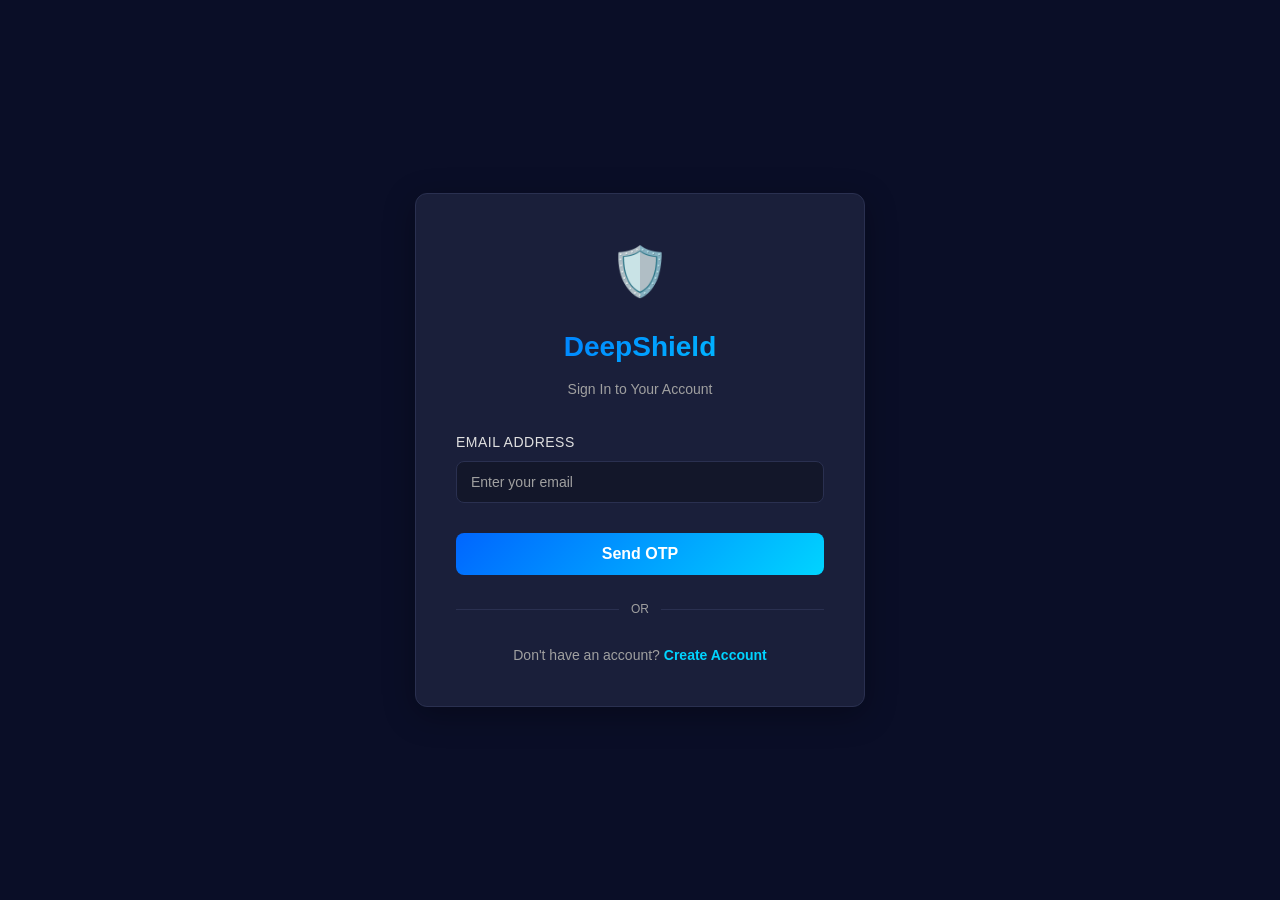
==== commit 137d6c0e: "Fix: Add authentication checks and UI improvements - Add login page redirect for unauthenticated use" ====
--- a/deepfake-detection/ai-assistant.html
+++ b/deepfake-detection/ai-assistant.html
@@ -6,6 +6,16 @@
     <title>AI Assistant - DeepShield</title>
     <link rel="stylesheet" href="styles.css">
     <link rel="stylesheet" href="animations.css">
+    <script>
+        // Check if user is authenticated
+        const authToken = localStorage.getItem('authToken');
+        const userEmail = localStorage.getItem('userEmail');
+        
+        if (!authToken || !userEmail) {
+            // Redirect to login page if not authenticated
+            window.location.href = 'login.html';
+        }
+    </script>
 </head>
 <body>
     <!-- Navigation Bar -->
@@ -21,8 +31,9 @@
                 <li><a href="video-detection.html">Video Detection</a></li>
                 <li><a href="audio-detection.html">Audio Detection</a></li>
                 <li><a href="ai-assistant.html" class="active">AI Assistant</a></li>
+                <li><a href="feedback.html">Feedback</a></li>
+                <li><a href="index.html#about">About</a></li>
                 <li><a href="profile.html" id="profileLink" class="profile-name" style="display: none;"></a></li>
-                <li><a href="index.html#about">About</a></li>
             </ul>
         </div>
     </nav>
@@ -607,54 +618,7 @@
 
         // Load chat history on page load
         window.addEventListener('load', loadChatHistory);
-
-        // Authentication Check & Navigation Setup
-        function checkAuthentication() {
-            const token = localStorage.getItem('authToken');
-            if (!token) {
-                // Redirect to login if no token
-                window.location.href = 'login.html';
-                return false;
-            }
-            return true;
-        }
-
-        function setupNavigation() {
-            const token = localStorage.getItem('authToken');
-            const userEmail = localStorage.getItem('userEmail');
-            const profileLink = document.getElementById('profileLink');
-            
-            // Add logout button to navbar
-            const navLinks = document.querySelector('.nav-links');
-            
-            // Remove existing logout button if any
-            const existingLogout = document.getElementById('logoutBtn');
-            if (existingLogout) existingLogout.remove();
-            
-            if (token) {
-                profileLink.style.display = 'block';
-                // Display user email as profile name
-                profileLink.textContent = userEmail || 'Profile';
-                
-                // Create logout button
-                const logoutLi = document.createElement('li');
-                logoutLi.innerHTML = `<a href="#" id="logoutBtn" class="logout-link">Logout</a>`;
-                navLinks.appendChild(logoutLi);
-                
-                // Logout functionality
-                document.getElementById('logoutBtn').addEventListener('click', function(e) {
-                    e.preventDefault();
-                    localStorage.removeItem('authToken');
-                    localStorage.removeItem('userEmail');
-                    window.location.href = 'login.html';
-                });
-            }
-        }
-
-        document.addEventListener('DOMContentLoaded', function() {
-            checkAuthentication();
-            setupNavigation();
-        });
     </script>
+    <script src="script.js"></script>
 </body>
 </html>
--- a/deepfake-detection/styles.css
+++ b/deepfake-detection/styles.css
@@ -152,7 +152,7 @@
     padding: 0;
     align-items: center;
     flex: 1;
-    justify-content: center;
+    justify-content: flex-start;
 }
 
 .nav-links li {
@@ -168,7 +168,13 @@
 .nav-links li:nth-child(4) { animation-delay: 0.4s; }
 .nav-links li:nth-child(5) { animation-delay: 0.5s; }
 .nav-links li:nth-child(6) { animation-delay: 0.6s; }
-.nav-links li:nth-child(7) { animation-delay: 0.7s; }
+.nav-links li:nth-child(7) { 
+    animation-delay: 0.7s;
+}
+.nav-links li:nth-child(8) { 
+    animation-delay: 0.8s;
+    margin-left: auto !important;
+}
 
 @keyframes fadeInDown {
     from {
@@ -251,8 +257,7 @@
     transition: all 0.3s cubic-bezier(0.4, 0, 0.2, 1) !important;
     position: relative;
     overflow: hidden;
-    animation: fadeInRight 0.6s ease 0.8s forwards;
-    opacity: 0;
+    opacity: 1;
     letter-spacing: 0.5px;
     box-shadow: 0 8px 25px rgba(0, 102, 255, 0.3);
     height: 44px;
@@ -2829,3 +2834,516 @@
 .footer-section:nth-child(4) {
     animation-delay: 0.3s;
 }
+
+/* ============================================
+   FEEDBACK FORM STYLES
+   ============================================ */
+
+.feedback-card {
+    background: var(--dark-card);
+    border: 1px solid var(--border-color);
+    border-radius: 16px;
+    padding: 40px;
+    box-shadow: var(--shadow);
+    margin-bottom: 40px;
+    animation: fadeInUp 0.6s ease;
+}
+
+.form-group {
+    margin-bottom: 25px;
+}
+
+.form-group label {
+    display: block;
+    color: #E0E0E0;
+    font-weight: 600;
+    margin-bottom: 10px;
+    font-size: 14px;
+    text-transform: uppercase;
+    letter-spacing: 0.5px;
+}
+
+.form-control {
+    width: 100%;
+    padding: 12px 15px;
+    background: rgba(0, 0, 0, 0.3);
+    border: 1px solid rgba(0, 212, 255, 0.2);
+    border-radius: 8px;
+    color: #E0E0E0;
+    font-size: 14px;
+    font-family: inherit;
+    transition: var(--transition);
+}
+
+.form-control:focus {
+    outline: none;
+    border-color: #00d4ff;
+    background: rgba(0, 212, 255, 0.05);
+    box-shadow: 0 0 15px rgba(0, 212, 255, 0.1);
+}
+
+.form-control::placeholder {
+    color: #888;
+}
+
+.feedback-textarea {
+    resize: vertical;
+    min-height: 200px;
+    font-family: 'Courier New', monospace;
+}
+
+.char-count {
+    display: block;
+    margin-top: 8px;
+    color: #888;
+    font-size: 12px;
+    text-align: right;
+}
+
+.feedback-upload-area {
+    border: 2px dashed rgba(0, 212, 255, 0.3);
+    border-radius: 12px;
+    padding: 30px;
+    text-align: center;
+    cursor: pointer;
+    transition: var(--transition);
+    background: rgba(0, 0, 0, 0.2);
+}
+
+.feedback-upload-area:hover {
+    border-color: #00d4ff;
+    background: rgba(0, 212, 255, 0.05);
+}
+
+.feedback-upload-area .upload-icon {
+    font-size: 40px;
+    margin-bottom: 10px;
+}
+
+.feedback-upload-area h4 {
+    color: #00d4ff;
+    margin: 10px 0 5px 0;
+    font-size: 16px;
+}
+
+.feedback-upload-area p {
+    color: #888;
+    font-size: 13px;
+    margin: 0;
+}
+
+.checkbox-group {
+    margin-bottom: 30px;
+}
+
+.checkbox-label {
+    display: flex;
+    align-items: center;
+    gap: 10px;
+    cursor: pointer;
+    color: #E0E0E0;
+    font-size: 14px;
+    user-select: none;
+}
+
+.checkbox-label input[type="checkbox"] {
+    width: 18px;
+    height: 18px;
+    cursor: pointer;
+    accent-color: #00d4ff;
+}
+
+.form-actions {
+    display: flex;
+    gap: 15px;
+    margin-bottom: 20px;
+}
+
+.btn-large {
+    flex: 1;
+    padding: 15px 30px;
+    font-size: 16px;
+    font-weight: 600;
+    display: flex;
+    align-items: center;
+    justify-content: center;
+    gap: 10px;
+}
+
+.btn-small {
+    padding: 10px 20px;
+    font-size: 13px;
+}
+
+.form-disclaimer {
+    color: #888;
+    font-size: 12px;
+    text-align: center;
+    margin: 0;
+    line-height: 1.5;
+}
+
+/* Alert Messages */
+.alert {
+    padding: 20px;
+    border-radius: 8px;
+    margin-bottom: 20px;
+    animation: slideIn 0.4s ease;
+}
+
+.alert h4 {
+    margin: 0 0 10px 0;
+    font-size: 18px;
+}
+
+.alert p {
+    margin: 0 0 15px 0;
+    color: inherit;
+    line-height: 1.6;
+}
+
+.alert-success {
+    background: rgba(0, 212, 127, 0.1);
+    border: 1px solid rgba(0, 212, 127, 0.3);
+    color: #00D47F;
+}
+
+.alert-error {
+    background: rgba(255, 83, 77, 0.1);
+    border: 1px solid rgba(255, 83, 77, 0.3);
+    color: #FF5345;
+}
+
+/* Loading Spinner */
+.loading-spinner {
+    text-align: center;
+    padding: 40px;
+    display: flex;
+    flex-direction: column;
+    align-items: center;
+    justify-content: center;
+}
+
+.spinner {
+    width: 50px;
+    height: 50px;
+    border: 4px solid rgba(0, 212, 255, 0.2);
+    border-top-color: #00d4ff;
+    border-radius: 50%;
+    animation: spin 0.8s linear infinite;
+    margin-bottom: 20px;
+}
+
+@keyframes spin {
+    to { transform: rotate(360deg); }
+}
+
+.loading-spinner p {
+    color: #00d4ff;
+    font-weight: 600;
+    margin: 0;
+}
+
+@keyframes slideIn {
+    from {
+        opacity: 0;
+        transform: translateY(-10px);
+    }
+    to {
+        opacity: 1;
+        transform: translateY(0);
+    }
+}
+
+/* Responsive Design */
+@media (max-width: 768px) {
+    .feedback-card {
+        padding: 30px 20px;
+    }
+
+    .form-actions {
+        flex-direction: column;
+    }
+
+    .btn-large {
+        width: 100%;
+    }
+
+    .feedback-upload-area {
+        padding: 20px;
+    }
+
+    .feedback-upload-area .upload-icon {
+        font-size: 32px;
+    }
+}
+
+/* ============================================
+   COMPREHENSIVE RESPONSIVE DESIGN
+   ============================================ */
+
+/* Tablet & iPad (768px - 1024px) */
+@media (max-width: 1024px) {
+    .container {
+        padding: 0 15px;
+    }
+
+    body {
+        font-size: 15px;
+    }
+
+    h1 { font-size: 28px; }
+    h2 { font-size: 22px; }
+    h3 { font-size: 18px; }
+
+    .btn {
+        padding: 10px 20px;
+        font-size: 14px;
+        min-height: 44px;
+    }
+
+    input, textarea, select {
+        font-size: 16px;
+        padding: 10px 12px;
+    }
+}
+
+/* Tablet (768px - 900px) */
+@media (max-width: 900px) {
+    .hero {
+        padding: 60px 20px;
+    }
+
+    .hero-content h1 {
+        font-size: 32px;
+    }
+
+    .features-grid {
+        grid-template-columns: repeat(2, 1fr);
+        gap: 20px;
+    }
+
+    .grid-container {
+        grid-template-columns: repeat(2, 1fr);
+        gap: 20px;
+    }
+}
+
+/* Mobile (480px - 767px) */
+@media (max-width: 767px) {
+    body {
+        font-size: 14px;
+    }
+
+    .container {
+        padding: 0 10px;
+    }
+
+    h1 { font-size: 24px; }
+    h2 { font-size: 18px; }
+    h3 { font-size: 16px; }
+
+    .hero {
+        padding: 40px 15px;
+    }
+
+    .hero-content h1 {
+        font-size: 26px;
+    }
+
+    .hero-content p {
+        font-size: 14px;
+    }
+
+    .hero-buttons {
+        flex-direction: column;
+        gap: 10px;
+    }
+
+    .btn {
+        width: 100%;
+        padding: 10px 14px;
+        font-size: 13px;
+        min-height: 42px;
+    }
+
+    .btn-primary, .btn-secondary {
+        width: 100%;
+    }
+
+    input, textarea, select {
+        font-size: 16px;
+        padding: 9px 10px;
+    }
+
+    .features-grid {
+        grid-template-columns: 1fr;
+        gap: 15px;
+    }
+
+    .grid-container {
+        grid-template-columns: 1fr;
+        gap: 15px;
+    }
+
+    .form-group {
+        margin-bottom: 15px;
+    }
+
+    .form-group label {
+        font-size: 12px;
+        margin-bottom: 5px;
+    }
+
+    .section {
+        padding: 30px 15px;
+    }
+
+    .section h2 {
+        margin-bottom: 15px;
+    }
+
+    .card, .feature-card {
+        padding: 15px;
+        border-radius: 8px;
+    }
+
+    .upload-area {
+        padding: 20px;
+    }
+
+    .upload-area .upload-icon {
+        font-size: 36px;
+    }
+
+    .upload-area .upload-text {
+        font-size: 14px;
+    }
+
+    .result-card {
+        padding: 15px;
+        margin-bottom: 12px;
+    }
+
+    .button-group {
+        flex-direction: column;
+        gap: 8px;
+    }
+
+    .button-group .btn {
+        width: 100%;
+    }
+
+    table {
+        font-size: 12px;
+    }
+
+    th, td {
+        padding: 8px 6px;
+    }
+}
+
+/* Small Mobile (360px - 479px) */
+@media (max-width: 479px) {
+    .container {
+        padding: 0 8px;
+    }
+
+    body {
+        font-size: 13px;
+    }
+
+    h1 { font-size: 20px; }
+    h2 { font-size: 16px; }
+    h3 { font-size: 14px; }
+
+    .hero {
+        padding: 30px 12px;
+    }
+
+    .hero-content h1 {
+        font-size: 22px;
+        line-height: 1.3;
+    }
+
+    .hero-content p {
+        font-size: 12px;
+    }
+
+    .btn {
+        padding: 8px 12px;
+        font-size: 12px;
+        min-height: 40px;
+        border-radius: 6px;
+    }
+
+    input, textarea, select {
+        font-size: 16px;
+        padding: 8px 8px;
+    }
+
+    .section {
+        padding: 20px 10px;
+    }
+
+    .card, .feature-card {
+        padding: 12px;
+    }
+
+    .form-group {
+        margin-bottom: 12px;
+    }
+
+    .form-group label {
+        font-size: 11px;
+    }
+
+    .upload-area {
+        padding: 15px;
+    }
+
+    .upload-area .upload-icon {
+        font-size: 28px;
+    }
+
+    .upload-area .upload-text {
+        font-size: 12px;
+    }
+
+    .result-card {
+        padding: 12px;
+    }
+
+    table {
+        font-size: 11px;
+    }
+
+    th, td {
+        padding: 6px 4px;
+    }
+
+    .info-grid {
+        grid-template-columns: 1fr;
+        gap: 10px;
+    }
+}
+
+/* Extra Small Mobile (< 360px) */
+@media (max-width: 359px) {
+    h1 { font-size: 18px; }
+    h2 { font-size: 14px; }
+    h3 { font-size: 12px; }
+
+    .btn {
+        padding: 7px 10px;
+        font-size: 11px;
+    }
+
+    .section {
+        padding: 15px 8px;
+    }
+
+    .card {
+        padding: 10px;
+    }
+}
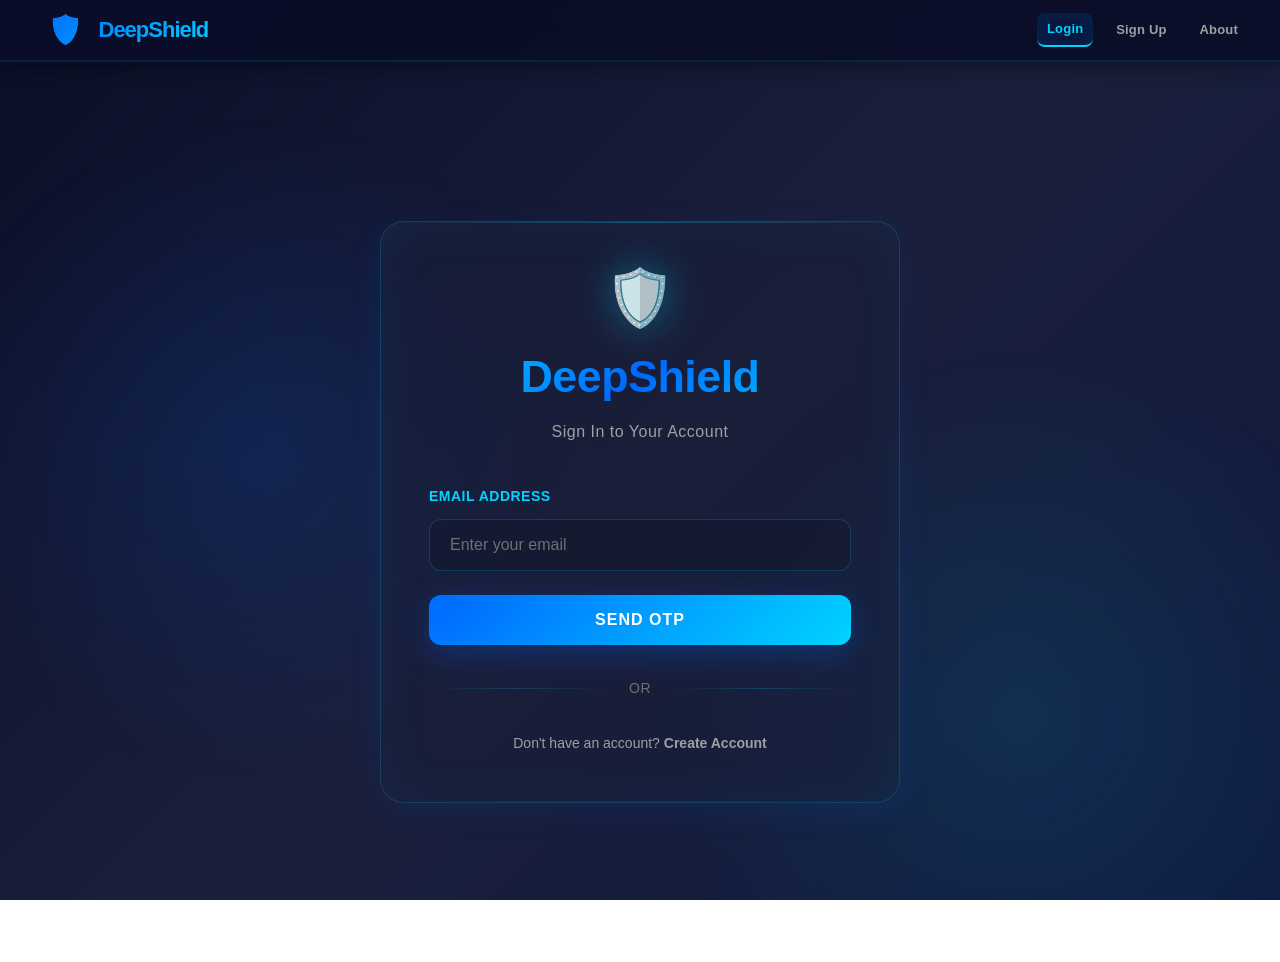
==== commit d335c685: "commit" ====
--- a/deepfake-detection/ai-assistant.html
+++ b/deepfake-detection/ai-assistant.html
@@ -6,6 +6,7 @@
     <title>AI Assistant - DeepShield</title>
     <link rel="stylesheet" href="styles.css">
     <link rel="stylesheet" href="animations.css">
+    <script src="config.js"></script>
     <script>
         // Check if user is authenticated
         const authToken = localStorage.getItem('authToken');
@@ -27,10 +28,10 @@
             </div>
             <ul class="nav-links">
                 <li><a href="index.html">Home</a></li>
-                <li><a href="image-detection.html">Image Detection</a></li>
-                <li><a href="video-detection.html">Video Detection</a></li>
-                <li><a href="audio-detection.html">Audio Detection</a></li>
-                <li><a href="ai-assistant.html" class="active">AI Assistant</a></li>
+                <li><a href="image-detection.html">Images</a></li>
+                <li><a href="video-detection.html">Videos</a></li>
+                <li><a href="audio-detection.html">Audio</a></li>
+                <li><a href="ai-assistant.html" class="active">AI Chat</a></li>
                 <li><a href="feedback.html">Feedback</a></li>
                 <li><a href="index.html#about">About</a></li>
                 <li><a href="profile.html" id="profileLink" class="profile-name" style="display: none;"></a></li>
@@ -39,45 +40,61 @@
     </nav>
 
     <!-- AI Assistant Container -->
-    <div class="detection-container">
-        <div class="detection-header">
-            <h1>🤖 AI Assistant</h1>
-            <p>Ask me anything about deepfake detection and digital media authenticity</p>
+    <div class="detection-container animate-in">
+        <div class="detection-header glass">
+            <div class="header-content">
+                <div class="hero-badge">AI Intelligence</div>
+                <h1>DeepShield <span class="text-gradient">AI Assistant</span></h1>
+                <p>Equipped with advanced multi-modal knowledge to help you decode digital authenticity and understand detection fingerprints.</p>
+            </div>
+            <div class="header-background">
+                <div class="glow-sphere glow-1"></div>
+            </div>
         </div>
 
-        <div class="detection-content">
+        <div class="detection-content glass">
             <div class="ai-assistant-wrapper">
                 <!-- Chat Area -->
-                <div class="ai-chat-box">
+                <div class="ai-chat-box glass-accent">
                     <div class="ai-chat-messages" id="chatContainer">
                         <div class="ai-message assistant-msg">
-                            <div class="ai-msg-content">
+                            <div class="ai-msg-content glass">
                                 👋 Hello! I'm your DeepShield AI Assistant. I can help you understand deepfake detection results, answer questions about digital media authenticity, and provide insights about AI security. How can I assist you today?
                             </div>
                         </div>
                     </div>
 
                     <!-- Suggestions -->
-                    <div class="ai-suggestions" id="suggestions">
-                        <div class="suggestion-btn" onclick="sendSuggestion('What is deepfake detection?')">What is deepfake detection?</div>
-                        <div class="suggestion-btn" onclick="sendSuggestion('How accurate is your detection?')">How accurate is your detection?</div>
-                        <div class="suggestion-btn" onclick="sendSuggestion('What indicators show a deepfake?')">What indicators show a deepfake?</div>
-                        <div class="suggestion-btn" onclick="sendSuggestion('How can I verify media authenticity?')">How can I verify media authenticity?</div>
+                    <div class="ai-suggestions-premium" id="suggestions">
+                        <div class="suggestion-chip" onclick="sendSuggestion('What is deepfake detection?')">What is deepfake detection?</div>
+                        <div class="suggestion-chip" onclick="sendSuggestion('How accurate is your detection?')">How accurate is your detection?</div>
+                        <div class="suggestion-chip" onclick="sendSuggestion('What indicators show a deepfake?')">What indicators show a deepfake?</div>
+                        <div class="suggestion-chip" onclick="sendSuggestion('How can I verify media authenticity?')">How can I verify media authenticity?</div>
                     </div>
 
                     <!-- Input Area -->
-                    <div class="ai-input-section">
-                        <div class="ai-input-wrapper">
+                    <div class="ai-input-section-premium">
+                        <div class="voice-status-indicator" id="voiceStatus"></div>
+                        <div class="ai-input-row">
                             <textarea 
                                 id="messageInput" 
-                                placeholder="Ask me something..." 
-                                rows="2"
+                                placeholder="Consult the Oracle..." 
+                                rows="1"
                             ></textarea>
-                            <button id="sendBtn" class="btn btn-primary" onclick="sendMessage()">Send</button>
+                            <div class="ai-controls-group">
+                                <button id="voiceRecordBtn" class="control-btn voice-btn" title="Record" onclick="toggleVoiceRecord()" style="display: none;">
+                                    <span class="btn-icon">🎤</span>
+                                </button>
+                                <button id="sendBtn" class="control-btn send-btn" onclick="sendMessage()">
+                                    <span class="btn-icon">🚀</span>
+                                </button>
+                            </div>
                         </div>
-                        <div class="ai-action-buttons">
-                            <button class="btn btn-secondary" onclick="clearChat()">Clear Chat</button>
-                            <button class="btn btn-secondary" onclick="exportChat()">📥 Export</button>
+                        
+                        <div class="ai-utility-bar">
+                            <button class="utility-btn" onclick="clearChat()">🗑️ Clear</button>
+                            <button class="utility-btn" onclick="exportChat()">📤 Export</button>
+                            <button class="utility-btn" id="voiceStatusBtn" onclick="checkVoiceFeatures()" style="display: none;">🎤 Voice Beta</button>
                         </div>
                     </div>
                 </div>
@@ -120,254 +137,208 @@
 
     <style>
         /* AI Assistant Specific Styles */
+        /* Premium AI Assistant Overhaul */
         .ai-assistant-wrapper {
-            display: grid;
-            grid-template-columns: 1fr;
-            gap: 20px;
-            max-width: 900px;
+            max-width: 1000px;
             margin: 0 auto;
+            height: 700px;
         }
 
         .ai-chat-box {
-            background: var(--dark-card);
-            border: 1px solid var(--border-color);
-            border-radius: 12px;
+            background: rgba(15, 23, 42, 0.4);
+            border: 1px solid var(--glass-border);
+            border-radius: 32px;
             overflow: hidden;
             display: flex;
             flex-direction: column;
-            height: 600px;
-            box-shadow: 0 8px 32px rgba(0, 0, 0, 0.2);
+            height: 100%;
+            box-shadow: var(--shadow-soft);
+            backdrop-filter: blur(20px);
         }
 
         .ai-chat-messages {
             flex: 1;
             overflow-y: auto;
-            padding: 20px;
+            padding: 32px;
             display: flex;
             flex-direction: column;
-            gap: 12px;
+            gap: 24px;
+            scrollbar-width: thin;
+            scrollbar-color: var(--primary-neon) transparent;
         }
 
         .ai-message {
             display: flex;
-            animation: fadeIn 0.3s ease-in;
+            max-width: 85%;
+            animation: messageEntry 0.5s cubic-bezier(0.16, 1, 0.3, 1) forwards;
+        }
+
+        @keyframes messageEntry {
+            from { opacity: 0; transform: translateY(20px) scale(0.95); }
+            to { opacity: 1; transform: translateY(0) scale(1); }
         }
 
         .ai-message.user-msg {
-            justify-content: flex-end;
+            align-self: flex-end;
+            flex-direction: row-reverse;
         }
 
         .ai-msg-content {
-            max-width: 70%;
-            padding: 12px 16px;
-            border-radius: 12px;
-            word-wrap: break-word;
-            font-size: 14px;
+            padding: 16px 24px;
+            border-radius: 20px;
+            font-size: 15px;
             line-height: 1.6;
-            white-space: pre-wrap;
-            overflow-wrap: break-word;
-        }
-
-        .ai-message.user-msg .ai-msg-content {
+            position: relative;
+        }
+
+        .user-msg .ai-msg-content {
             background: var(--gradient-primary);
             color: white;
-            border-radius: 12px 4px 12px 12px;
-        }
-
-        .ai-message.assistant-msg .ai-msg-content {
-            background: var(--dark-input);
-            color: var(--light-text);
-            border: 1px solid var(--border-color);
-            border-radius: 4px 12px 12px 12px;
-        }
-
-        /* Response formatting */
-        .ai-message.assistant-msg .ai-msg-content strong {
-            color: var(--secondary-color);
-            font-weight: 600;
-        }
-
-        .ai-message.assistant-msg .ai-msg-content .list-item {
-            margin: 8px 0 8px 0;
-            padding-left: 8px;
-            border-left: 2px solid var(--secondary-color);
-        }
-
-        .ai-message.assistant-msg .ai-msg-content .bullet-item {
-            margin: 6px 0 6px 16px;
-        }
-
-        .ai-message.assistant-msg .ai-msg-content .text-line {
-            margin: 4px 0;
-        }
-
-        @keyframes fadeIn {
-            from {
-                opacity: 0;
-                transform: translateY(10px);
-            }
-            to {
-                opacity: 1;
-                transform: translateY(0);
-            }
-        }
-
-        .typing-indicator {
+            border-bottom-right-radius: 4px;
+            box-shadow: 0 4px 15px rgba(0, 102, 255, 0.3);
+        }
+
+        .assistant-msg .ai-msg-content {
+            background: rgba(255, 255, 255, 0.03);
+            border: 1px solid rgba(255, 255, 255, 0.08);
+            color: var(--text-main);
+            border-bottom-left-radius: 4px;
+        }
+
+        .ai-suggestions-premium {
+            display: flex;
+            flex-wrap: wrap;
+            gap: 12px;
+            padding: 0 32px 24px;
+            justify-content: center;
+        }
+
+        .suggestion-chip {
+            padding: 10px 18px;
+            background: rgba(255, 255, 255, 0.03);
+            border: 1px solid var(--glass-border);
+            border-radius: 100px;
+            color: var(--text-muted);
+            font-size: 13px;
+            cursor: pointer;
+            transition: var(--transition);
+        }
+
+        .suggestion-chip:hover {
+            background: rgba(0, 242, 255, 0.1);
+            border-color: var(--primary-neon);
+            color: var(--primary-neon);
+            transform: translateY(-2px);
+            box-shadow: 0 5px 15px rgba(0, 242, 255, 0.1);
+        }
+
+        .ai-input-section-premium {
+            padding: 24px 32px;
+            background: rgba(15, 23, 42, 0.6);
+            border-top: 1px solid var(--glass-border);
+        }
+
+        .ai-input-row {
+            display: flex;
+            gap: 16px;
+            align-items: flex-end;
+            background: rgba(255, 255, 255, 0.02);
+            border: 1px solid var(--glass-border);
+            border-radius: 20px;
+            padding: 8px 16px;
+            transition: var(--transition);
+        }
+
+        .ai-input-row:focus-within {
+            border-color: var(--primary-neon);
+            background: rgba(255, 255, 255, 0.05);
+            box-shadow: 0 0 20px rgba(0, 242, 255, 0.1);
+        }
+
+        #messageInput {
+            flex: 1;
+            background: transparent;
+            border: none;
+            color: white;
+            padding: 12px 0;
+            font-size: 15px;
+            resize: none;
+            max-height: 120px;
+        }
+
+        #messageInput:focus {
+            outline: none;
+        }
+
+        .ai-controls-group {
+            display: flex;
+            gap: 8px;
+            padding-bottom: 4px;
+        }
+
+        .control-btn {
+            width: 44px;
+            height: 44px;
+            border-radius: 14px;
+            border: 1px solid var(--glass-border);
+            background: rgba(255, 255, 255, 0.05);
+            color: white;
+            cursor: pointer;
+            transition: var(--transition);
             display: flex;
             align-items: center;
-            gap: 4px;
-            padding: 12px 16px;
-            background: var(--dark-input);
-            border: 1px solid var(--border-color);
-            border-radius: 12px;
-            width: fit-content;
-        }
-
-        .typing-dot {
-            width: 8px;
-            height: 8px;
-            border-radius: 50%;
-            background: var(--secondary-color);
-            animation: typing 1.4s infinite;
-        }
-
-        .typing-dot:nth-child(2) {
-            animation-delay: 0.2s;
-        }
-
-        .typing-dot:nth-child(3) {
-            animation-delay: 0.4s;
-        }
-
-        @keyframes typing {
-            0%, 60%, 100% {
-                opacity: 0.5;
-            }
-            30% {
-                opacity: 1;
-            }
-        }
-
-        .ai-suggestions {
-            display: grid;
-            grid-template-columns: repeat(auto-fit, minmax(200px, 1fr));
-            gap: 10px;
-            padding: 0 20px 20px;
-            margin-top: auto;
-        }
-
-        .suggestion-btn {
-            padding: 12px;
-            background: var(--dark-input);
-            border: 1px solid var(--border-color);
-            color: var(--light-text);
-            border-radius: 8px;
-            cursor: pointer;
-            font-size: 13px;
-            text-align: center;
-            transition: var(--transition);
-        }
-
-        .suggestion-btn:hover {
+            justify-content: center;
+        }
+
+        .send-btn {
             background: var(--gradient-primary);
             border-color: transparent;
-            color: white;
-            transform: translateY(-2px);
-        }
-
-        .ai-input-section {
-            padding: 16px;
-            border-top: 1px solid var(--border-color);
-            background: var(--dark-card);
-        }
-
-        .ai-input-wrapper {
-            display: flex;
-            gap: 12px;
-            margin-bottom: 12px;
-        }
-
-        #messageInput {
-            flex: 1;
-            padding: 12px;
-            background: var(--dark-input);
-            border: 1px solid var(--border-color);
-            color: var(--light-text);
-            border-radius: 8px;
-            font-size: 14px;
-            resize: none;
-            max-height: 100px;
-            font-family: inherit;
-        }
-
-        #messageInput:focus {
-            outline: none;
-            border-color: var(--secondary-color);
-            box-shadow: 0 0 0 3px rgba(0, 212, 255, 0.1);
-        }
-
-        #sendBtn {
-            padding: 12px 24px;
-            white-space: nowrap;
-        }
-
-        .ai-action-buttons {
-            display: flex;
-            gap: 10px;
-            flex-wrap: wrap;
-        }
-
-        .ai-action-buttons .btn {
-            flex: 1;
-            padding: 10px 16px;
-            font-size: 13px;
-        }
-
-        /* Scrollbar styling */
-        .ai-chat-messages::-webkit-scrollbar {
-            width: 8px;
-        }
-
-        .ai-chat-messages::-webkit-scrollbar-track {
-            background: var(--dark-input);
-            border-radius: 10px;
-        }
-
-        .ai-chat-messages::-webkit-scrollbar-thumb {
-            background: var(--border-color);
-            border-radius: 10px;
-        }
-
-        .ai-chat-messages::-webkit-scrollbar-thumb:hover {
-            background: var(--secondary-color);
-        }
-
-        .error-message {
-            color: var(--danger-color);
-            background: rgba(255, 51, 51, 0.1);
-            padding: 10px;
-            border-radius: 6px;
-            border-left: 3px solid var(--danger-color);
+        }
+
+        .control-btn:hover {
+            transform: scale(1.05);
+            border-color: var(--primary-neon);
+        }
+
+        .ai-utility-bar {
+            display: flex;
+            gap: 16px;
+            margin-top: 16px;
+            opacity: 0.6;
+            transition: var(--transition);
+        }
+
+        .ai-utility-bar:hover {
+            opacity: 1;
+        }
+
+        .utility-btn {
+            background: transparent;
+            border: none;
+            color: var(--text-muted);
+            font-size: 12px;
+            cursor: pointer;
+            display: flex;
+            align-items: center;
+            gap: 6px;
+            transition: var(--transition);
+        }
+
+        .utility-btn:hover {
+            color: var(--primary-neon);
         }
 
         @media (max-width: 768px) {
-            .ai-chat-box {
-                height: 500px;
-            }
-
-            .ai-msg-content {
-                max-width: 85%;
-            }
-
-            .ai-suggestions {
-                grid-template-columns: 1fr;
-            }
-
-            .ai-input-wrapper {
+            .ai-voice-controls {
                 flex-direction: column;
             }
 
-            #sendBtn {
+            .btn-voice {
+                width: 100%;
+                justify-content: center;
+            }
+
+            .voice-status {
                 width: 100%;
             }
         }
@@ -406,7 +377,7 @@
             messageDiv.className = `ai-message ${isUser ? 'user-msg' : 'assistant-msg'}`;
             
             const contentDiv = document.createElement('div');
-            contentDiv.className = 'ai-msg-content';
+            contentDiv.className = 'ai-msg-content glass';
             
             if (isUser) {
                 contentDiv.textContent = content;
@@ -507,7 +478,7 @@
             showTypingIndicator();
 
             try {
-                const response = await fetch('http://localhost:5000/api/chat', {
+                const response = await fetch(getApiUrl('/api/chat'), {
                     method: 'POST',
                     headers: {
                         'Content-Type': 'application/json',
@@ -558,12 +529,12 @@
                 conversationHistory = [];
                 chatContainer.innerHTML = `
                     <div class="ai-message assistant-msg">
-                        <div class="ai-msg-content">
+                        <div class="ai-msg-content glass">
                             👋 Hello! I'm your DeepShield AI Assistant. How can I help you today?
                         </div>
                     </div>
                 `;
-                suggestionsDiv.style.display = 'grid';
+                suggestionsDiv.style.display = 'flex';
                 messageInput.focus();
             }
         }
@@ -598,7 +569,7 @@
         async function loadChatHistory() {
             if (currentAnalysisId) {
                 try {
-                    const response = await fetch(`http://localhost:5000/api/chat/history/${currentAnalysisId}`);
+                    const response = await fetch(getApiUrl(`/api/chat/history/${currentAnalysisId}`));
                     if (response.ok) {
                         const data = await response.json();
                         if (data.history && data.history.length > 0) {
@@ -618,7 +589,210 @@
 
         // Load chat history on page load
         window.addEventListener('load', loadChatHistory);
+
+        // ========== VOICE ASSISTANT FUNCTIONS ==========
+        let voiceAssistant = null;
+        let isVoiceRecording = false;
+        let isVoiceChat = false;
+
+        /**
+         * Initialize voice assistant
+         */
+        async function initializeVoiceAssistant() {
+            voiceAssistant = new VoiceAssistant(getApiUrl(''));
+            
+            // Set up callbacks
+            voiceAssistant.onRecordingStart = () => {
+                updateVoiceStatus('Recording...', 'recording');
+            };
+            
+            voiceAssistant.onRecordingStop = () => {
+                updateVoiceStatus('Processing...', 'processing');
+            };
+            
+            voiceAssistant.onTranscriptionComplete = (text) => {
+                messageInput.value = text;
+                updateVoiceStatus('Transcribed', 'success');
+            };
+            
+            voiceAssistant.onSpeechStart = () => {
+                updateVoiceStatus('Playing response...', 'processing');
+            };
+            
+            voiceAssistant.onSpeechComplete = () => {
+                updateVoiceStatus('Ready', 'ready');
+            };
+            
+            voiceAssistant.onError = (error) => {
+                console.error('Voice error:', error);
+                updateVoiceStatus('❌ ' + error, 'error');
+                alert('Voice Error: ' + error);
+            };
+
+            // Check voice availability
+            await checkVoiceFeatures();
+        }
+
+        /**
+         * Check and display voice features availability
+         */
+        async function checkVoiceFeatures() {
+            if (!voiceAssistant) return;
+
+            try {
+                const status = await voiceAssistant.checkVoiceAvailability();
+                const recordBtn = document.getElementById('voiceRecordBtn');
+                const chatBtn = document.getElementById('voiceChatBtn');
+                const statusBtn = document.getElementById('voiceStatusBtn');
+
+                if (status.voice_available && status.groq_available) {
+                    recordBtn.style.display = 'inline-block';
+                    chatBtn.style.display = 'inline-block';
+                    statusBtn.style.display = 'inline-block';
+                    updateVoiceStatus('✓ Voice Ready', 'ready');
+                } else {
+                    updateVoiceStatus('⚠ Voice unavailable', 'error');
+                    if (!status.voice_available) {
+                        console.warn('Voice features not available');
+                    }
+                    if (!status.groq_available) {
+                        console.warn('Groq AI not available');
+                    }
+                }
+            } catch (error) {
+                console.error('Error checking voice features:', error);
+                updateVoiceStatus('❌ Check failed', 'error');
+            }
+        }
+
+        /**
+         * Toggle voice recording
+         */
+        async function toggleVoiceRecord() {
+            if (!voiceAssistant) return;
+
+            try {
+                if (!isVoiceRecording) {
+                    // Start recording
+                    await voiceAssistant.startRecording();
+                    isVoiceRecording = true;
+                    document.getElementById('voiceRecordBtn').classList.add('recording');
+                    document.getElementById('voiceRecordBtn').querySelector('.voice-text').textContent = 'Stop';
+                } else {
+                    // Stop recording and transcribe
+                    const audioBlob = await voiceAssistant.stopRecording();
+                    isVoiceRecording = false;
+                    document.getElementById('voiceRecordBtn').classList.remove('recording');
+                    document.getElementById('voiceRecordBtn').querySelector('.voice-text').textContent = 'Record';
+
+                    if (audioBlob) {
+                        updateVoiceStatus('Transcribing...', 'processing');
+                        await voiceAssistant.transcribeAudio(audioBlob, 'en-US');
+                    }
+                }
+            } catch (error) {
+                console.error('Recording error:', error);
+                isVoiceRecording = false;
+                document.getElementById('voiceRecordBtn').classList.remove('recording');
+                document.getElementById('voiceRecordBtn').querySelector('.voice-text').textContent = 'Record';
+                updateVoiceStatus('❌ Recording failed', 'error');
+            }
+        }
+
+        /**
+         * Toggle voice chat (record & get voice response)
+         */
+        async function toggleVoiceChat() {
+            if (!voiceAssistant) return;
+
+            try {
+                if (!isVoiceChat) {
+                    // Start voice chat
+                    isVoiceChat = true;
+                    document.getElementById('voiceChatBtn').classList.add('active');
+                    document.getElementById('voiceChatBtn').querySelector('.voice-text').textContent = 'Stop Chat';
+                    updateVoiceStatus('🎤 Listening...', 'recording');
+
+                    await voiceAssistant.startRecording();
+                } else {
+                    // End recording and process voice chat
+                    isVoiceChat = false;
+                    document.getElementById('voiceChatBtn').classList.remove('active');
+                    document.getElementById('voiceChatBtn').querySelector('.voice-text').textContent = 'Voice Chat';
+
+                    const audioBlob = await voiceAssistant.stopRecording();
+
+                    if (audioBlob) {
+                        updateVoiceStatus('Processing...', 'processing');
+                        try {
+                            console.log('🎯 Starting voice chat request...');
+                            const voiceChatResponse = await voiceAssistant.voiceChat(
+                                audioBlob,
+                                'en-US',
+                                'wav',
+                                currentAnalysisId
+                            );
+                            
+                            console.log('🎯 Voice chat response received:', voiceChatResponse);
+                            console.log('🎯 Response type:', typeof voiceChatResponse);
+                            console.log('🎯 Response keys:', voiceChatResponse ? Object.keys(voiceChatResponse) : 'null');
+                            console.log('🎯 user_text:', voiceChatResponse?.user_text);
+                            console.log('🎯 assistant_text:', voiceChatResponse?.assistant_text);
+                            
+                            // Add messages to chat from the response data
+                            if (voiceChatResponse && voiceChatResponse.user_text && voiceChatResponse.assistant_text) {
+                                console.log('✅ Adding user message to chat...');
+                                addMessage(voiceChatResponse.user_text, true);
+                                console.log('✅ User message added');
+                                console.log('✅ Adding assistant message to chat...');
+                                addMessage(voiceChatResponse.assistant_text, false);
+                                console.log('✅ Assistant message added');
+                                console.log('✅ Updating status...');
+                                updateVoiceStatus('✓ Voice response received', 'ready');
+                                console.log('✅ Status updated');
+                            } else {
+                                console.error('❌ Voice response missing text fields:', voiceChatResponse);
+                                const missingFields = [];
+                                if (!voiceChatResponse) missingFields.push('response is null/undefined');
+                                if (!voiceChatResponse?.user_text) missingFields.push('user_text');
+                                if (!voiceChatResponse?.assistant_text) missingFields.push('assistant_text');
+                                updateVoiceStatus('❌ Missing: ' + missingFields.join(', '), 'error');
+                            }
+                        } catch (voiceError) {
+                            console.error('❌ Voice chat processing error:', voiceError);
+                            console.error('❌ Error stack:', voiceError.stack);
+                            updateVoiceStatus('❌ Error: ' + voiceError.message, 'error');
+                            throw voiceError;
+                        }
+                    }
+                }
+            } catch (error) {
+                console.error('Voice chat error:', error);
+                isVoiceChat = false;
+                document.getElementById('voiceChatBtn').classList.remove('active');
+                document.getElementById('voiceChatBtn').querySelector('.voice-text').textContent = 'Voice Chat';
+                updateVoiceStatus('❌ Voice chat error: ' + error.message, 'error');
+                alert('Voice chat error: ' + error.message);
+            }
+        }
+
+        /**
+         * Update voice status display
+         */
+        function updateVoiceStatus(message, status = 'default') {
+            const statusEl = document.getElementById('voiceStatus');
+            if (statusEl) {
+                statusEl.textContent = message;
+                statusEl.className = 'voice-status ' + status;
+            }
+        }
+
+        // Initialize voice assistant when page loads
+        window.addEventListener('load', () => {
+            initializeVoiceAssistant();
+        });
     </script>
+    <script src="voice-assistant.js"></script>
     <script src="script.js"></script>
 </body>
 </html>
--- a/deepfake-detection/styles.css
+++ b/deepfake-detection/styles.css
@@ -23,6 +23,24 @@
     --transition: all 0.3s cubic-bezier(0.4, 0, 0.2, 1);
     --transition-fast: all 0.15s cubic-bezier(0.4, 0, 0.2, 1);
     --transition-slow: all 0.5s cubic-bezier(0.4, 0, 0.2, 1);
+    
+    /* Spacing system */
+    --spacing-xs: 0.5rem;
+    --spacing-sm: 1rem;
+    --spacing-md: 1.5rem;
+    --spacing-lg: 2rem;
+    --spacing-xl: 3rem;
+    --spacing-2xl: 4rem;
+    
+    /* Border radius */
+    --radius-sm: 6px;
+    --radius-md: 12px;
+    --radius-lg: 16px;
+    --radius-xl: 20px;
+    
+    /* Max widths */
+    --max-width-container: 1200px;
+    --max-width-lg: 1400px;
 }
 
 * {
@@ -33,6 +51,7 @@
 
 html {
     scroll-behavior: smooth;
+    font-size: 16px;
 }
 
 body {
@@ -41,12 +60,14 @@
     color: var(--light-text);
     line-height: 1.6;
     overflow-x: hidden;
+    width: 100%;
 }
 
 .container {
-    max-width: 1200px;
+    max-width: var(--max-width-container);
     margin: 0 auto;
-    padding: 0 20px;
+    padding: 0 var(--spacing-lg);
+    width: 100%;
 }
 
 /* ============================================
@@ -54,14 +75,16 @@
    ============================================ */
 
 .navbar {
-    background: linear-gradient(180deg, rgba(10, 14, 39, 0.99) 0%, rgba(15, 25, 60, 0.95) 100%);
-    backdrop-filter: blur(20px);
-    border-bottom: 2px solid rgba(0, 212, 255, 0.15);
+    background: rgba(10, 14, 39, 0.95);
+    backdrop-filter: blur(15px);
+    -webkit-backdrop-filter: blur(15px);
+    border-bottom: 2px solid rgba(0, 212, 255, 0.1);
     position: sticky;
     top: 0;
     z-index: 1000;
-    box-shadow: 0 10px 40px rgba(0, 102, 255, 0.2), 0 0 60px rgba(0, 212, 255, 0.08);
+    box-shadow: 0 4px 20px rgba(0, 0, 0, 0.4);
     animation: slideDown 0.6s cubic-bezier(0.4, 0, 0.2, 1);
+    width: 100%;
 }
 
 @keyframes slideDown {
@@ -77,22 +100,23 @@
 
 .nav-container {
     width: 100%;
-    max-width: 1600px;
+    max-width: var(--max-width-lg);
     margin: 0 auto;
-    padding: 0 50px;
+    padding: 0.5rem var(--spacing-lg);
     display: flex;
     justify-content: space-between;
     align-items: center;
-    height: 75px;
-    gap: 40px;
+    height: 60px;
+    gap: 1rem;
+    flex-wrap: nowrap;
 }
 
 .logo {
     display: flex !important;
     align-items: center;
     justify-content: center;
-    gap: 12px;
-    font-size: 26px;
+    gap: var(--spacing-sm);
+    font-size: 24px;
     font-weight: 800;
     background: linear-gradient(135deg, #0066ff 0%, #00d4ff 100%);
     -webkit-background-clip: text;
@@ -104,7 +128,7 @@
     flex-shrink: 0;
     animation: fadeInLeft 0.6s cubic-bezier(0.4, 0, 0.2, 1);
     letter-spacing: -0.5px;
-    height: 75px;
+    padding: var(--spacing-xs) var(--spacing-sm);
 }
 
 @keyframes fadeInLeft {
@@ -119,15 +143,16 @@
 }
 
 .logo:hover {
-    transform: scale(1.1);
+    transform: scale(1.08);
     filter: drop-shadow(0 0 20px rgba(0, 102, 255, 0.5));
 }
 
 .logo-icon {
-    font-size: 32px;
+    font-size: 28px;
     animation: spin 3s linear infinite;
     transition: transform 0.4s ease;
     display: inline-block;
+    line-height: 1;
 }
 
 .logo:hover .logo-icon {
@@ -141,18 +166,34 @@
 
 @keyframes bounce {
     0%, 100% { transform: translateY(0); }
-    50% { transform: translateY(-8px); }
+    50% { transform: translateY(-6px); }
+}
+
+.logo-text {
+    font-size: 22px;
+    font-weight: 800;
+    letter-spacing: -1px;
 }
 
 .nav-links {
     display: flex;
     list-style: none;
-    gap: 15px;
+    gap: 0.8rem;
     margin: 0;
     padding: 0;
     align-items: center;
     flex: 1;
-    justify-content: flex-start;
+    justify-content: flex-end;
+    flex-wrap: nowrap;
+}
+
+.nav-links::-webkit-scrollbar {
+    height: 4px;
+}
+
+.nav-links::-webkit-scrollbar-thumb {
+    background: rgba(0, 212, 255, 0.3);
+    border-radius: 2px;
 }
 
 .nav-links li {
@@ -160,6 +201,8 @@
     height: 100%;
     display: flex;
     align-items: center;
+    flex-shrink: 0;
+    white-space: nowrap;
 }
 
 .nav-links li:nth-child(1) { animation-delay: 0.1s; }
@@ -168,13 +211,9 @@
 .nav-links li:nth-child(4) { animation-delay: 0.4s; }
 .nav-links li:nth-child(5) { animation-delay: 0.5s; }
 .nav-links li:nth-child(6) { animation-delay: 0.6s; }
-.nav-links li:nth-child(7) { 
-    animation-delay: 0.7s;
-}
-.nav-links li:nth-child(8) { 
-    animation-delay: 0.8s;
-    margin-left: auto !important;
-}
+.nav-links li:nth-child(7) { animation-delay: 0.7s; }
+.nav-links li:nth-child(8) { animation-delay: 0.8s; }
+.nav-links li:nth-child(9) { animation-delay: 0.9s; }
 
 @keyframes fadeInDown {
     from {
@@ -191,16 +230,15 @@
     color: var(--light-text-secondary);
     text-decoration: none;
     font-weight: 600;
-    font-size: 14px;
+    font-size: 13px;
     position: relative;
     transition: all 0.3s cubic-bezier(0.4, 0, 0.2, 1);
-    padding: 8px 14px;
+    padding: 6px 10px;
     border-radius: 8px;
     white-space: nowrap;
-    letter-spacing: 0.3px;
+    letter-spacing: 0.2px;
     display: flex;
     align-items: center;
-    height: 40px;
 }
 
 .nav-links a:hover {
@@ -214,99 +252,15 @@
     color: var(--secondary-color);
     background: rgba(0, 102, 255, 0.1);
     box-shadow: inset 0 0 20px rgba(0, 212, 255, 0.08);
-    border-bottom: 3px solid var(--secondary-color);
-}
-
-.nav-links a.active::after {
-    content: '';
-    position: absolute;
-    bottom: -8px;
-    left: 14px;
-    right: 14px;
-    height: 3px;
-    background: linear-gradient(90deg, #0066ff 0%, #00d4ff 100%);
-    border-radius: 2px;
-    animation: expandWidth 0.4s cubic-bezier(0.4, 0, 0.2, 1);
-    box-shadow: 0 0 10px rgba(0, 212, 255, 0.5);
-    display: none;
-}
-
-@keyframes expandWidth {
-    from {
-        width: 0;
-        left: 50%;
-    }
-    to {
-        width: calc(100% - 32px);
-        left: 16px;
-    }
-}
-
-.logout-link {
-    background: linear-gradient(135deg, #0066ff 0%, #00d4ff 100%) !important;
-    color: white !important;
-    padding: 10px 22px !important;
-    border-radius: 10px;
-    font-size: 14px !important;
-    font-weight: 700 !important;
-    display: inline-flex !important;
-    align-items: center;
-    justify-content: center;
-    border: none !important;
-    cursor: pointer !important;
-    transition: all 0.3s cubic-bezier(0.4, 0, 0.2, 1) !important;
-    position: relative;
-    overflow: hidden;
-    opacity: 1;
-    letter-spacing: 0.5px;
-    box-shadow: 0 8px 25px rgba(0, 102, 255, 0.3);
-    height: 44px;
-    white-space: nowrap;
-}
-
-@keyframes fadeInRight {
-    from {
-        opacity: 0;
-        transform: translateX(20px);
-    }
-    to {
-        opacity: 1;
-        transform: translateX(0);
-    }
-}
-.logout-link::before {
-    content: '';
-    position: absolute;
-    top: 0;
-    left: -100%;
-    width: 100%;
-    height: 100%;
-    background: rgba(255, 255, 255, 0.3);
-    transition: left 0.4s ease;
-    z-index: 0;
-}
-
-.logout-link:hover::before {
-    left: 100%;
-}
-
-.logout-link:hover {
-    transform: translateY(-4px) scale(1.08) !important;
-    box-shadow: 0 15px 35px rgba(0, 102, 255, 0.6), 0 0 20px rgba(0, 212, 255, 0.3) !important;
-    text-decoration: none !important;
-}
-
-.logout-link:active {
-    transform: translateY(-2px) scale(1.02) !important;
-    box-shadow: 0 8px 20px rgba(0, 102, 255, 0.4) !important;
+    border-bottom: 2px solid var(--secondary-color);
 }
 
 .profile-name {
     background: linear-gradient(135deg, #00d084 0%, #00cc66 100%) !important;
     color: white !important;
-    padding: 10px 22px !important;
-    border-radius: 10px;
-    font-size: 14px !important;
+    padding: var(--spacing-xs) var(--spacing-sm) !important;
+    border-radius: var(--radius-md);
+    font-size: 13px !important;
     font-weight: 600 !important;
     display: inline-flex !important;
     align-items: center;
@@ -318,118 +272,60 @@
     overflow: hidden;
     letter-spacing: 0.5px;
     box-shadow: 0 8px 25px rgba(0, 212, 132, 0.3);
-    height: 44px;
+    height: 40px;
     white-space: nowrap;
-    max-width: 200px;
-    overflow: hidden;
+    max-width: 180px;
     text-overflow: ellipsis;
+    margin-left: auto;
 }
 
 .profile-name:hover {
-    transform: translateY(-4px) scale(1.08) !important;
-    box-shadow: 0 15px 35px rgba(0, 212, 132, 0.6), 0 0 20px rgba(0, 212, 255, 0.3) !important;
+    transform: translateY(-3px) scale(1.05) !important;
+    box-shadow: 0 12px 35px rgba(0, 212, 132, 0.5) !important;
     text-decoration: none !important;
 }
 
-.profile-name:active {
-    transform: translateY(-2px) scale(1.02) !important;
-    box-shadow: 0 8px 20px rgba(0, 212, 132, 0.4) !important;
-}
-
-/* Responsive Navbar */
-@media (max-width: 1024px) {
-    .nav-container {
-        padding: 0 30px;
-        height: 70px;
-    }
-    
-    .nav-links {
-        gap: 4px;
-    }
-    
-    .nav-links a {
-        padding: 8px 12px;
-        font-size: 13px;
-    }
-    
-    .logout-link {
-        padding: 10px 18px !important;
-        font-size: 13px !important;
-    }
-}
-
-@media (max-width: 768px) {
-    .nav-container {
-        padding: 0 20px;
-        height: 65px;
-    }
-    
-    .logo {
-        font-size: 22px;
-        gap: 8px;
-    }
-    
-    .logo-icon {
-        font-size: 26px;
-    }
-    
-    .nav-links {
-        gap: 2px;
-    }
-    
-    .nav-links a {
-        padding: 6px 10px;
-        font-size: 12px;
-    }
-    
-    .logout-link {
-        padding: 8px 14px !important;
-        font-size: 12px !important;
-    }
-}
-
-@media (max-width: 480px) {
-    .nav-container {
-        padding: 0 15px;
-        height: 60px;
-        flex-wrap: wrap;
-    }
-    
-    .logo {
-        font-size: 18px;
-    }
-    
-    .logo-icon {
-        font-size: 22px;
-    }
-    
-    .nav-links {
-        gap: 0;
-        order: 3;
-        width: 100%;
-        margin-top: 10px;
-    }
-    
-    .nav-links a {
-        padding: 5px 8px;
-        font-size: 11px;
-    }
-    
-    .logout-link {
-        padding: 7px 12px !important;
-        font-size: 11px !important;
-    }
-}
-
-@media (max-width: 768px) {
-    .nav-links {
-        gap: 15px;
-        font-size: 14px;
-    }
-    
-    .logo-text {
-        display: none;
-    }
+.logout-link {
+    background: var(--gradient-primary) !important;
+    color: white !important;
+    padding: 6px 14px !important;
+    border-radius: 8px;
+    font-size: 12px !important;
+    font-weight: 700 !important;
+    display: inline-flex !important;
+    align-items: center;
+    justify-content: center;
+    border: none !important;
+    cursor: pointer !important;
+    transition: all 0.3s cubic-bezier(0.4, 0, 0.2, 1) !important;
+    box-shadow: 0 4px 12px rgba(0, 102, 255, 0.3);
+    white-space: nowrap;
+}
+
+.logout-link::before {
+    content: '';
+    position: absolute;
+    top: 0;
+    left: -100%;
+    width: 100%;
+    height: 100%;
+    background: rgba(255, 255, 255, 0.2);
+    transition: left 0.4s ease;
+    z-index: 0;
+}
+
+.logout-link:hover::before {
+    left: 100%;
+}
+
+.logout-link:hover {
+    transform: translateY(-3px) scale(1.05) !important;
+    box-shadow: 0 12px 35px rgba(0, 102, 255, 0.5) !important;
+    text-decoration: none !important;
+}
+
+.logout-link:active {
+    transform: translateY(-1px) scale(0.98) !important;
 }
 
 /* ============================================
@@ -437,18 +333,28 @@
    ============================================ */
 
 .btn {
-    padding: 12px 24px;
+    padding: var(--spacing-sm) var(--spacing-md);
     border: none;
-    border-radius: 8px;
+    border-radius: var(--radius-md);
     font-size: 14px;
     font-weight: 600;
     cursor: pointer;
     transition: all 0.3s cubic-bezier(0.4, 0, 0.2, 1);
     text-decoration: none;
-    display: inline-block;
+    display: inline-flex;
+    align-items: center;
+    justify-content: center;
     text-align: center;
     position: relative;
     overflow: hidden;
+    gap: var(--spacing-xs);
+    outline: none;
+    border: none;
+}
+
+.btn:focus-visible {
+    outline: 2px solid var(--primary-color);
+    outline-offset: 2px;
 }
 
 .btn::before {
@@ -459,14 +365,15 @@
     width: 0;
     height: 0;
     border-radius: 50%;
-    background: rgba(255, 255, 255, 0.3);
+    background: rgba(255, 255, 255, 0.2);
     transform: translate(-50%, -50%);
-    transition: width 0.6s, height 0.6s;
+    transition: width 0.5s, height 0.5s;
+    pointer-events: none;
 }
 
 .btn:active::before {
-    width: 300px;
-    height: 300px;
+    width: 250px;
+    height: 250px;
 }
 
 .btn-primary {
@@ -477,11 +384,12 @@
 
 .btn-primary:hover {
     transform: translateY(-3px);
-    box-shadow: 0 12px 25px rgba(0, 102, 255, 0.5);
+    box-shadow: 0 12px 30px rgba(0, 102, 255, 0.5);
 }
 
 .btn-primary:active {
     transform: translateY(-1px);
+    box-shadow: 0 6px 15px rgba(0, 102, 255, 0.4);
 }
 
 .btn-secondary {
@@ -497,17 +405,37 @@
     box-shadow: 0 8px 20px rgba(0, 212, 255, 0.3);
 }
 
+.btn-secondary:active {
+    transform: translateY(0);
+}
+
 .btn-large {
-    padding: 16px 40px;
-    font-size: 16px;
+    padding: var(--spacing-md) var(--spacing-lg);
+    font-size: 15px;
+    min-height: 48px;
+}
+
+.btn-sm {
+    padding: var(--spacing-xs) var(--spacing-sm);
+    font-size: 13px;
+    min-height: 36px;
+}
+
+.btn-icon {
+    display: inline-flex;
+    align-items: center;
+    justify-content: center;
+    font-size: 18px;
 }
 
 .button-container {
     display: flex;
-    gap: 15px;
+    gap: var(--spacing-md);
     justify-content: center;
-    margin-top: 30px;
+    margin-top: var(--spacing-lg);
     flex-wrap: wrap;
+    align-items: center;
+    width: 100%;
 }
 
 /* ============================================
@@ -522,11 +450,12 @@
     background: rgba(19, 23, 42, 0.6);
     border: 1.5px solid rgba(0, 212, 255, 0.2);
     color: var(--light-text);
-    padding: 12px 16px;
-    border-radius: 8px;
+    padding: var(--spacing-sm) var(--spacing-md);
+    border-radius: var(--radius-md);
     font-size: 14px;
     font-family: inherit;
     transition: all 0.3s cubic-bezier(0.4, 0, 0.2, 1);
+    width: 100%;
 }
 
 input[type="text"]::placeholder,
@@ -549,6 +478,11 @@
     transform: translateY(-2px);
 }
 
+textarea {
+    resize: vertical;
+    min-height: 120px;
+}
+
 /* ============================================
    HERO SECTION
    ============================================ */
@@ -557,8 +491,8 @@
     min-height: 90vh;
     display: flex;
     align-items: center;
-    justify-content: space-between;
-    padding: 80px 20px;
+    justify-content: center;
+    padding: var(--spacing-2xl) var(--spacing-lg);
     position: relative;
     overflow: hidden;
 }
@@ -569,13 +503,81 @@
     z-index: 0;
 }
 
-.shape {
+.hero-content {
+    max-width: 700px;
+    z-index: 1;
+    animation: slideInLeft 0.8s ease-out;
+    text-align: center;
+}
+
+@keyframes slideInLeft {
+    from {
+        opacity: 0;
+        transform: translateX(-50px);
+    }
+    to {
+        opacity: 1;
+        transform: translateX(0);
+    }
+}
+
+.hero-badge {
+    display: inline-block;
+    padding: var(--spacing-xs) var(--spacing-md);
+    background: rgba(0, 212, 255, 0.1);
+    border: 1px solid rgba(0, 212, 255, 0.3);
+    border-radius: 20px;
+    font-size: 13px;
+    font-weight: 600;
+    color: var(--secondary-color);
+    letter-spacing: 0.5px;
+    text-transform: uppercase;
+    margin-bottom: var(--spacing-md);
+}
+
+.hero-title {
+    font-size: 52px;
+    font-weight: 900;
+    margin-bottom: var(--spacing-lg);
+    background: var(--gradient-primary);
+    -webkit-background-clip: text;
+    -webkit-text-fill-color: transparent;
+    background-clip: text;
+    line-height: 1.2;
+    letter-spacing: -1px;
+}
+
+.text-gradient {
+    background: linear-gradient(135deg, #00d4ff 0%, #0066ff 100%);
+    -webkit-background-clip: text;
+    -webkit-text-fill-color: transparent;
+    background-clip: text;
+}
+
+.hero-subtitle {
+    font-size: 17px;
+    color: var(--light-text-secondary);
+    margin-bottom: var(--spacing-lg);
+    line-height: 1.7;
+    max-width: 100%;
+}
+
+.hero-buttons {
+    display: flex;
+    gap: var(--spacing-md);
+    flex-wrap: wrap;
+    justify-content: center;
+    align-items: center;
+}
+
+.glow-sphere {
     position: absolute;
+    border-radius: 50%;
+    filter: blur(100px);
     opacity: 0.1;
-    border-radius: 50%;
-}
-
-.shape-1 {
+}
+
+.glow-1 {
     width: 400px;
     height: 400px;
     background: var(--primary-color);
@@ -584,7 +586,7 @@
     animation: float 6s ease-in-out infinite;
 }
 
-.shape-2 {
+.glow-2 {
     width: 300px;
     height: 300px;
     background: var(--secondary-color);
@@ -593,11 +595,191 @@
     animation: float 8s ease-in-out infinite reverse;
 }
 
-.shape-3 {
+.glow-3 {
     width: 250px;
     height: 250px;
-    background: var(--primary-color);
+    background: rgba(0, 208, 132, 0.8);
     bottom: 10%;
+    right: 20%;
+    animation: float 7s ease-in-out infinite;
+}
+
+@keyframes float {
+    0%, 100% {
+        transform: translateY(0px);
+    }
+    50% {
+        transform: translateY(20px);
+    }
+}
+
+.mesh-grid {
+    position: absolute;
+    width: 100%;
+    height: 100%;
+    background-image:
+        linear-gradient(rgba(0, 212, 255, 0.05) 1px, transparent 1px),
+        linear-gradient(90deg, rgba(0, 212, 255, 0.05) 1px, transparent 1px);
+    background-size: 100px 100px;
+}
+
+@media (max-width: 768px) {
+    .hero {
+        min-height: 70vh;
+        padding: var(--spacing-xl) var(--spacing-lg);
+    }
+
+    .hero-title {
+        font-size: 36px;
+    }
+
+    .hero-subtitle {
+        font-size: 15px;
+    }
+
+    .hero-buttons {
+        flex-direction: column;
+    }
+}
+
+/* ============================================
+   FEATURES SECTION
+   ============================================ */
+
+.features,
+.models,
+.how-it-works,
+.about {
+    padding: var(--spacing-2xl) var(--spacing-lg);
+    background: linear-gradient(180deg, var(--dark-bg) 0%, rgba(26, 31, 58, 0.5) 100%);
+}
+
+.section-title {
+    font-size: 44px;
+    font-weight: 900;
+    text-align: center;
+    margin-bottom: var(--spacing-2xl);
+    background: var(--gradient-primary);
+    -webkit-background-clip: text;
+    -webkit-text-fill-color: transparent;
+    background-clip: text;
+    letter-spacing: -1px;
+}
+
+.features-grid {
+    display: grid;
+    grid-template-columns: repeat(auto-fit, minmax(320px, 1fr));
+    gap: var(--spacing-lg);
+    margin-bottom: var(--spacing-lg);
+    max-width: var(--max-width-container);
+    margin-left: auto;
+    margin-right: auto;
+}
+
+.feature-card {
+    background: linear-gradient(135deg, rgba(26, 31, 58, 0.8) 0%, rgba(10, 14, 39, 0.6) 100%);
+    border: 1px solid rgba(0, 212, 255, 0.1);
+    border-radius: var(--radius-lg);
+    padding: var(--spacing-lg);
+    transition: all 0.4s cubic-bezier(0.4, 0, 0.2, 1);
+    position: relative;
+    overflow: hidden;
+    animation: fadeInUp 0.6s ease-out forwards;
+    opacity: 0;
+}
+
+.feature-card:nth-child(1) { animation-delay: 0.1s; }
+.feature-card:nth-child(2) { animation-delay: 0.2s; }
+.feature-card:nth-child(3) { animation-delay: 0.3s; }
+.feature-card:nth-child(4) { animation-delay: 0.4s; }
+.feature-card:nth-child(5) { animation-delay: 0.5s; }
+.feature-card:nth-child(6) { animation-delay: 0.6s; }
+
+@keyframes fadeInUp {
+    from {
+        opacity: 0;
+        transform: translateY(30px);
+    }
+    to {
+        opacity: 1;
+        transform: translateY(0);
+    }
+}
+
+.feature-card::before {
+    content: '';
+    position: absolute;
+    top: 0;
+    left: 0;
+    right: 0;
+    height: 3px;
+    background: var(--gradient-primary);
+    transform: scaleX(0);
+    transform-origin: left;
+    transition: transform 0.4s cubic-bezier(0.4, 0, 0.2, 1);
+}
+
+.feature-card:hover {
+    border-color: var(--secondary-color);
+    transform: translateY(-12px);
+    box-shadow: 0 25px 50px rgba(0, 102, 255, 0.15);
+    background: linear-gradient(135deg, rgba(26, 31, 58, 1) 0%, rgba(10, 14, 39, 0.8) 100%);
+}
+
+.feature-card:hover::before {
+    transform: scaleX(1);
+}
+
+.feature-icon {
+    font-size: 48px;
+    margin-bottom: var(--spacing-md);
+    display: inline-block;
+    transition: all 0.4s cubic-bezier(0.4, 0, 0.2, 1);
+    animation: float 3s ease-in-out infinite;
+    line-height: 1;
+}
+
+.feature-card:hover .feature-icon {
+    transform: scale(1.15) rotate(10deg);
+    animation: none;
+}
+
+.feature-card h3 {
+    font-size: 20px;
+    margin-bottom: var(--spacing-md);
+    color: white;
+    font-weight: 700;
+}
+
+.feature-card p {
+    color: var(--light-text-secondary);
+    margin-bottom: var(--spacing-md);
+    font-size: 14px;
+    line-height: 1.6;
+}
+
+.feature-list {
+    list-style: none;
+    margin-top: var(--spacing-md);
+}
+
+.feature-list li {
+    padding: var(--spacing-xs) 0;
+    padding-left: 24px;
+    position: relative;
+    font-size: 13px;
+    color: var(--light-text-secondary);
+}
+
+.feature-list li::before {
+    content: '✓';
+    position: absolute;
+    left: 0;
+    color: var(--secondary-color);
+    font-weight: bold;
+}
+/* dangling property fix */
+.glow-sphere.glow-3 {
     right: 20%;
     animation: float 7s ease-in-out infinite;
 }
@@ -952,38 +1134,51 @@
    ============================================ */
 
 .detection-container {
-    max-width: 1100px;
+    max-width: var(--max-width-container);
     margin: 0 auto;
-    padding: 60px 20px;
+    padding: var(--spacing-2xl) var(--spacing-lg);
+    width: 100%;
 }
 
 .detection-header {
     text-align: center;
-    margin-bottom: 50px;
+    margin-bottom: var(--spacing-2xl);
 }
 
 .detection-header h1 {
-    font-size: 42px;
+    font-size: 44px;
     font-weight: 900;
-    margin-bottom: 15px;
+    margin-bottom: var(--spacing-lg);
     background: var(--gradient-primary);
     -webkit-background-clip: text;
     -webkit-text-fill-color: transparent;
     background-clip: text;
+    line-height: 1.2;
+    letter-spacing: -1px;
 }
 
 .detection-header p {
-    font-size: 18px;
+    font-size: 16px;
     color: var(--light-text-secondary);
+    line-height: 1.6;
+    max-width: 600px;
+    margin: 0 auto;
 }
 
 .detection-content {
     background: var(--dark-card);
     border: 1px solid var(--border-color);
-    border-radius: 16px;
-    padding: 40px;
-    margin-bottom: 40px;
+    border-radius: var(--radius-lg);
+    padding: var(--spacing-lg);
+    margin-bottom: var(--spacing-lg);
     box-shadow: var(--shadow);
+}
+
+.detection-content.glass {
+    background: rgba(26, 31, 58, 0.4);
+    backdrop-filter: blur(20px);
+    -webkit-backdrop-filter: blur(20px);
+    border: 1px solid rgba(0, 212, 255, 0.1);
 }
 
 /* ============================================
@@ -991,13 +1186,181 @@
    ============================================ */
 
 .upload-section {
-    margin-bottom: 30px;
+    margin-bottom: var(--spacing-lg);
 }
 
 .upload-area {
     border: 2px dashed var(--border-color);
-    border-radius: 12px;
-    padding: 60px 40px;
+    border-radius: var(--radius-lg);
+    padding: 60px var(--spacing-lg);
+    text-align: center;
+    cursor: pointer;
+    transition: var(--transition);
+    background: linear-gradient(135deg, rgba(0, 102, 255, 0.05) 0%, rgba(0, 212, 255, 0.05) 100%);
+}
+
+.upload-area:hover {
+    border-color: var(--secondary-color);
+    background: linear-gradient(135deg, rgba(0, 102, 255, 0.1) 0%, rgba(0, 212, 255, 0.1) 100%);
+    transform: translateY(-2px);
+}
+
+.upload-icon {
+    font-size: 64px;
+    margin-bottom: var(--spacing-lg);
+    animation: pulse 2s ease-in-out infinite;
+    display: inline-block;
+    line-height: 1;
+}
+
+@keyframes pulse {
+    0%, 100% {
+        transform: scale(1);
+    }
+    50% {
+        transform: scale(1.1);
+    }
+}
+
+.upload-area h3 {
+    font-size: 22px;
+    margin-bottom: var(--spacing-md);
+    color: white;
+    font-weight: 700;
+}
+
+.upload-area p {
+    color: var(--light-text-secondary);
+    font-size: 14px;
+}
+
+.browse-link {
+    color: var(--secondary-color);
+    font-weight: 600;
+    cursor: pointer;
+    text-decoration: underline;
+}
+
+.file-support {
+    display: block;
+    margin-top: var(--spacing-sm);
+    font-size: 12px;
+    color: var(--light-text-secondary);
+}
+
+.file-info {
+    background: linear-gradient(135deg, rgba(0, 208, 132, 0.1) 0%, rgba(0, 204, 102, 0.1) 100%);
+    border: 1px solid rgba(0, 208, 132, 0.3);
+    border-radius: var(--radius-md);
+    padding: var(--spacing-lg);
+    text-align: center;
+    margin-bottom: var(--spacing-lg);
+}
+
+.file-info p {
+    color: var(--success-color);
+    font-weight: 500;
+    margin-bottom: var(--spacing-md);
+}
+
+/* ============================================
+   PREVIEW SECTIONS
+   ============================================ */
+
+.preview-section {
+    margin-bottom: var(--spacing-lg);
+}
+
+.image-preview,
+.video-preview,
+.audio-player {
+    margin-bottom: var(--spacing-lg);
+}
+
+.image-preview img,
+.video-preview video {
+    width: 100%;
+    max-height: 500px;
+    height: auto;
+    border-radius: var(--radius-md);
+    border: 1px solid var(--border-color);
+    display: block;
+}
+
+.audio-info,
+.video-info {
+    display: flex;
+    gap: var(--spacing-xl);
+    justify-content: center;
+    color: var(--light-text-secondary);
+    font-size: 14px;
+    flex-wrap: wrap;
+}
+
+.audio-info p,
+.video-info p {
+    margin: 0;
+}
+
+/* ============================================
+   LOADING SPINNER
+   ============================================ */
+
+.loading-spinner {
+    text-align: center;
+    padding: var(--spacing-xl);
+}
+
+.spinner {
+    width: 50px;
+    height: 50px;
+    border: 4px solid var(--border-color);
+    border-top: 4px solid var(--primary-color);
+    border-radius: 50%;
+    animation: spin 1s linear infinite;
+    margin: 0 auto var(--spacing-lg);
+}
+
+@keyframes spin {
+    to {
+        transform: rotate(360deg);
+    }
+}
+
+.progress-container {
+    margin-top: var(--spacing-lg);
+}
+
+.progress-bar {
+    width: 100%;
+    height: 12px;
+    background: var(--dark-input);
+    border-radius: 6px;
+    overflow: hidden;
+    margin: var(--spacing-lg) 0;
+    border: 1px solid var(--border-color);
+}
+
+.progress-fill {
+    height: 100%;
+    background: var(--gradient-primary);
+    border-radius: 6px;
+    animation: progress 0.5s ease-out forwards;
+    box-shadow: 0 0 15px rgba(0, 102, 255, 0.5);
+}
+
+@keyframes progress {
+    to {
+        width: 100%;
+    }
+}
+
+.progress-percentage {
+    color: var(--secondary-color);
+    font-weight: 600;
+    font-size: 14px;
+}
+.upload-area {
     text-align: center;
     cursor: pointer;
     transition: var(--transition);
@@ -1232,26 +1595,30 @@
 }
 
 .results-section h2 {
-    font-size: 28px;
-    margin-bottom: 30px;
+    font-size: 32px;
+    margin-bottom: var(--spacing-xl);
     color: white;
+    font-weight: 800;
+    text-align: center;
 }
 
 .trust-score-container {
-    margin-bottom: 40px;
+    margin-bottom: var(--spacing-xl);
 }
 
 .trust-score-card {
     background: linear-gradient(135deg, rgba(0, 102, 255, 0.1) 0%, rgba(0, 212, 255, 0.1) 100%);
     border: 1px solid var(--border-color);
-    border-radius: 12px;
-    padding: 30px;
+    border-radius: var(--radius-lg);
+    padding: var(--spacing-xl);
     text-align: center;
 }
 
 .trust-score-card h3 {
-    margin-bottom: 20px;
+    margin-bottom: var(--spacing-lg);
     color: white;
+    font-size: 22px;
+    font-weight: 700;
 }
 
 .trust-meter {
@@ -1260,7 +1627,7 @@
     background: var(--dark-input);
     border-radius: 15px;
     overflow: hidden;
-    margin-bottom: 15px;
+    margin-bottom: var(--spacing-lg);
     border: 1px solid var(--border-color);
 }
 
@@ -1270,10 +1637,11 @@
     border-radius: 15px;
     width: 0%;
     transition: width 1s ease-out;
+    box-shadow: 0 0 20px rgba(0, 208, 132, 0.5);
 }
 
 .trust-percentage {
-    font-size: 28px;
+    font-size: 36px;
     font-weight: bold;
     background: var(--gradient-primary);
     -webkit-background-clip: text;
@@ -1284,20 +1652,57 @@
 .results-grid {
     display: grid;
     grid-template-columns: repeat(auto-fit, minmax(300px, 1fr));
-    gap: 25px;
-    margin-bottom: 40px;
+    gap: var(--spacing-lg);
+    margin-bottom: var(--spacing-xl);
 }
 
 .result-card {
     background: linear-gradient(135deg, rgba(26, 31, 58, 0.5) 0%, rgba(26, 31, 58, 0.3) 100%);
     border: 1px solid var(--border-color);
-    border-radius: 12px;
-    padding: 25px;
+    border-radius: var(--radius-lg);
+    padding: var(--spacing-lg);
     transition: var(--transition);
 }
 
 .result-card:hover {
     border-color: var(--secondary-color);
+    transform: translateY(-4px);
+    box-shadow: 0 15px 35px rgba(0, 102, 255, 0.2);
+}
+
+.result-card.expandable {
+    cursor: pointer;
+    position: relative;
+}
+
+.result-card.expandable h3 {
+    display: flex;
+    align-items: center;
+    justify-content: space-between;
+    gap: var(--spacing-sm);
+}
+
+.result-card.expandable h3::after {
+    content: '▼';
+    display: inline-block;
+    transition: transform 0.3s cubic-bezier(0.4, 0, 0.2, 1);
+    font-size: 12px;
+    color: var(--secondary-color);
+}
+
+.result-card.expandable.collapsed h3::after {
+    transform: rotateZ(-90deg);
+}
+
+.result-card.expandable .card-content {
+    max-height: 1000px;
+    overflow: hidden;
+    transition: max-height 0.3s cubic-bezier(0.4, 0, 0.2, 1);
+}
+
+.result-card.expandable.collapsed .card-content {
+    max-height: 0;
+    padding: 0;
 }
 
 .result-card.full-width {
@@ -1305,22 +1710,24 @@
 }
 
 .result-card h3 {
-    margin-bottom: 20px;
+    margin-bottom: var(--spacing-lg);
     color: white;
+    font-size: 20px;
+    font-weight: 700;
 }
 
 .result-item {
-    margin-bottom: 20px;
+    margin-bottom: var(--spacing-lg);
 }
 
 .result-item label {
     display: block;
     color: var(--light-text-secondary);
-    font-size: 13px;
+    font-size: 12px;
     font-weight: 600;
     text-transform: uppercase;
     letter-spacing: 0.5px;
-    margin-bottom: 8px;
+    margin-bottom: var(--spacing-sm);
 }
 
 .confidence-bar {
@@ -1329,7 +1736,7 @@
     background: var(--dark-input);
     border-radius: 6px;
     overflow: hidden;
-    margin-bottom: 8px;
+    margin-bottom: var(--spacing-sm);
     border: 1px solid var(--border-color);
 }
 
@@ -1351,8 +1758,8 @@
 .verdict-box {
     background: linear-gradient(135deg, rgba(0, 208, 132, 0.1) 0%, rgba(0, 204, 102, 0.1) 100%);
     border: 1px solid rgba(0, 208, 132, 0.3);
-    border-radius: 8px;
-    padding: 20px;
+    border-radius: var(--radius-md);
+    padding: var(--spacing-lg);
     text-align: center;
 }
 
@@ -1370,126 +1777,30 @@
 
 .verdict-confidence {
     color: var(--light-text-secondary) !important;
-    font-size: 13px !important;
+    font-size: 12px !important;
     font-weight: normal !important;
-    margin-top: 8px;
-}
-
-/* ============================================
-   FRAMES GALLERY
-   ============================================ */
-
-.frames-gallery {
-    display: grid;
-    grid-template-columns: repeat(auto-fill, minmax(120px, 1fr));
-    gap: 15px;
-}
-
-.gallery-frame {
-    position: relative;
-    border-radius: 8px;
+    margin-top: var(--spacing-sm);
+}
+.confidence-bar {
+    border-radius: 6px;
     overflow: hidden;
-    border: 2px solid var(--border-color);
-    cursor: pointer;
-    transition: var(--transition);
-}
-
-.gallery-frame:hover {
-    border-color: var(--secondary-color);
-    transform: scale(1.05);
-}
-
-.gallery-frame img {
-    width: 100%;
-    height: 100px;
-    object-fit: cover;
+    margin-bottom: 8px;
+    border: 1px solid var(--border-color);
+}
+
+.confidence-fill {
+    height: 100%;
+    background: var(--gradient-primary);
+    border-radius: 6px;
+    width: 0%;
+    transition: width 1s ease-out;
+}
+
+.result-item span {
     display: block;
-}
-
-.gallery-frame-info {
-    position: absolute;
-    top: 0;
-    left: 0;
-    right: 0;
-    bottom: 0;
-    background: rgba(0, 0, 0, 0.7);
-    display: flex;
-    align-items: center;
-    justify-content: center;
-    opacity: 0;
-    transition: var(--transition);
-}
-
-.gallery-frame:hover .gallery-frame-info {
-    opacity: 1;
-}
-
-.gallery-frame-info span {
-    color: var(--danger-color);
-    font-weight: bold;
-    font-size: 12px;
-}
-
-/* ============================================
-   GRADCAM VISUALIZATION
-   ============================================ */
-
-.gradcam-container {
-    background: rgba(0, 0, 0, 0.3);
-    border-radius: 8px;
-    overflow: hidden;
-    border: 1px solid var(--border-color);
-}
-
-.gradcam-image {
-    width: 100%;
-    max-height: 400px;
-    object-fit: contain;
-    display: block;
-    border-radius: 8px;
-}
-
-.spectrogram-container {
-    background: rgba(0, 0, 0, 0.3);
-    border-radius: 8px;
-    overflow: hidden;
-    border: 1px solid var(--border-color);
-    padding: 15px;
-}
-
-/* ============================================
-   REPORT SECTION
-   ============================================ */
-
-.report-details {
-    display: grid;
-    grid-template-columns: repeat(auto-fit, minmax(250px, 1fr));
-    gap: 20px;
-}
-
-.report-item {
-    display: grid;
-    grid-template-columns: 1fr 1fr;
-    gap: 15px;
-    padding: 15px;
-    background: rgba(0, 0, 0, 0.2);
-    border-radius: 8px;
-    border: 1px solid var(--border-color);
-    align-items: center;
-}
-
-.report-label {
-    color: var(--light-text-secondary);
+    color: var(--secondary-color);
     font-weight: 600;
-    font-size: 13px;
-    text-transform: uppercase;
-    letter-spacing: 0.5px;
-}
-
-.report-item span:last-child {
-    color: var(--secondary-color);
-    text-align: right;
-    font-weight: 500;
+    font-size: 14px;
 }
 
 /* ============================================
@@ -1757,16 +2068,16 @@
 .footer {
     background: rgba(10, 14, 39, 0.95);
     border-top: 1px solid var(--border-color);
-    padding: 50px 20px 20px;
-    margin-top: 80px;
+    padding: var(--spacing-2xl) var(--spacing-lg) var(--spacing-lg);
+    margin-top: var(--spacing-2xl);
 }
 
 .footer-content {
     display: grid;
-    grid-template-columns: repeat(auto-fit, minmax(200px, 1fr));
-    gap: 40px;
-    margin-bottom: 40px;
-    max-width: 1200px;
+    grid-template-columns: repeat(auto-fit, minmax(220px, 1fr));
+    gap: var(--spacing-xl);
+    margin-bottom: var(--spacing-xl);
+    max-width: var(--max-width-container);
     margin-left: auto;
     margin-right: auto;
 }
@@ -1774,12 +2085,14 @@
 .footer-section h3,
 .footer-section h4 {
     color: white;
-    margin-bottom: 15px;
+    margin-bottom: var(--spacing-md);
+    font-weight: 700;
 }
 
 .footer-section p {
     color: var(--light-text-secondary);
-    font-size: 14px;
+    font-size: 13px;
+    line-height: 1.6;
 }
 
 .footer-section ul {
@@ -1787,63 +2100,379 @@
 }
 
 .footer-section ul li {
-    margin-bottom: 10px;
+    margin-bottom: var(--spacing-sm);
 }
 
 .footer-section ul li a {
     color: var(--light-text-secondary);
     text-decoration: none;
     transition: var(--transition);
-    font-size: 14px;
+    font-size: 13px;
 }
 
 .footer-section ul li a:hover {
     color: var(--secondary-color);
+    text-decoration: underline;
 }
 
 .footer-bottom {
     text-align: center;
-    padding-top: 20px;
+    padding-top: var(--spacing-lg);
     border-top: 1px solid var(--border-color);
     color: var(--light-text-secondary);
-    font-size: 13px;
+    font-size: 12px;
 }
 
 /* ============================================
    RESPONSIVE DESIGN
    ============================================ */
 
+@media (max-width: 1024px) {
+    :root {
+        font-size: 15px;
+    }
+
+    .nav-container {
+        padding: var(--spacing-sm) var(--spacing-md);
+        gap: var(--spacing-md);
+    }
+
+    .logo {
+        font-size: 20px;
+    }
+
+    .nav-links {
+        gap: var(--spacing-xs);
+    }
+
+    .nav-links a {
+        padding: var(--spacing-xs) var(--spacing-sm);
+        font-size: 12px;
+    }
+
+    .detection-content {
+        padding: var(--spacing-lg);
+    }
+
+    .features-grid {
+        grid-template-columns: repeat(auto-fit, minmax(280px, 1fr));
+        gap: var(--spacing-md);
+    }
+}
+
 @media (max-width: 768px) {
+    :root {
+        font-size: 14px;
+    }
+
+    .nav-container {
+        padding: var(--spacing-sm) var(--spacing-md);
+        min-height: 60px;
+        gap: var(--spacing-md);
+    }
+
+    .logo {
+        font-size: 18px;
+        gap: var(--spacing-xs);
+    }
+
+    .logo-icon {
+        font-size: 24px;
+    }
+
+    .logo-text {
+        display: inline;
+    }
+
+    .nav-links {
+        gap: 0;
+        flex-wrap: wrap;
+    }
+
+    .nav-links a {
+        padding: var(--spacing-xs) var(--spacing-xs);
+        font-size: 11px;
+        height: 36px;
+    }
+
+    .profile-name {
+        margin-left: auto;
+        max-width: 150px;
+        font-size: 11px !important;
+    }
+
+    .logout-link {
+        max-width: 150px;
+        font-size: 11px !important;
+        padding: 6px 12px !important;
+    }
+
+    /* Hero Section */
+    .hero {
+        min-height: 60vh;
+        padding: var(--spacing-xl) var(--spacing-lg);
+    }
+
+    .hero-title {
+        font-size: 32px;
+    }
+
+    .hero-subtitle {
+        font-size: 14px;
+    }
+
+    .hero-buttons {
+        flex-direction: column;
+        width: 100%;
+    }
+
+    .hero-buttons .btn {
+        width: 100%;
+    }
+
+    /* Section Titles */
+    .section-title {
+        font-size: 32px;
+        margin-bottom: var(--spacing-xl);
+    }
+
+    /* Detection Container */
+    .detection-container {
+        padding: var(--spacing-xl) var(--spacing-lg);
+    }
+
+    .detection-header h1 {
+        font-size: 32px;
+    }
+
+    .detection-header p {
+        font-size: 14px;
+    }
+
     .detection-content {
-        padding: 25px;
-    }
-    
-    .upload-area {
-        padding: 40px 20px;
-    }
-    
-    .info-section {
-        padding: 30px 20px;
-    }
-    
+        padding: var(--spacing-lg);
+    }
+
+    /* Grid Layouts */
+    .features-grid,
     .results-grid {
         grid-template-columns: 1fr;
-    }
-    
+        gap: var(--spacing-md);
+    }
+
+    /* Buttons */
+    .btn-large {
+        padding: var(--spacing-md) var(--spacing-lg);
+        width: 100%;
+    }
+
     .button-container {
         flex-direction: column;
-    }
-    
+        gap: var(--spacing-md);
+    }
+
+    .button-container .btn {
+        width: 100%;
+    }
+
+    /* Upload Area */
+    .upload-area {
+        padding: var(--spacing-lg) var(--spacing-md);
+    }
+
+    .upload-icon {
+        font-size: 48px;
+    }
+
+    .upload-area h3 {
+        font-size: 18px;
+    }
+
+    /* Frame Options */
+    .frame-options {
+        flex-direction: column;
+        gap: var(--spacing-md);
+    }
+
+    .radio-option {
+        min-width: auto;
+        flex: 1;
+    }
+
+    /* Footer */
+    .footer-content {
+        gap: var(--spacing-lg);
+    }
+
+    .footer {
+        padding: var(--spacing-xl) var(--spacing-lg) var(--spacing-lg);
+    }
+
+    /* AI Analysis Section */
+    .ai-analysis-section {
+        padding: var(--spacing-lg);
+        margin: var(--spacing-lg) 0;
+    }
+
+    .ai-insights-grid {
+        grid-template-columns: 1fr;
+        gap: var(--spacing-md);
+    }
+}
+
+@media (max-width: 480px) {
+    :root {
+        font-size: 13px;
+    }
+
+    .nav-container {
+        padding: var(--spacing-xs) var(--spacing-md);
+        min-height: 56px;
+    }
+
+    .logo {
+        font-size: 16px;
+        gap: 4px;
+    }
+
+    .logo-icon {
+        font-size: 20px;
+    }
+
+    .nav-links {
+        gap: 0;
+        order: 3;
+        width: 100%;
+        margin-top: 8px;
+    }
+
+    .nav-links a {
+        padding: 4px 6px;
+        font-size: 10px;
+        height: auto;
+    }
+
+    /* Hero */
+    .hero {
+        min-height: 50vh;
+        padding: var(--spacing-lg) var(--spacing-md);
+    }
+
+    .hero-title {
+        font-size: 24px;
+    }
+
+    .hero-subtitle {
+        font-size: 13px;
+    }
+
+    /* Detection Container */
+    .detection-container {
+        padding: var(--spacing-lg) var(--spacing-md);
+    }
+
+    .detection-header h1 {
+        font-size: 24px;
+    }
+
+    .detection-header p {
+        font-size: 13px;
+    }
+
+    .detection-content {
+        padding: var(--spacing-md);
+        border-radius: var(--radius-md);
+    }
+
+    /* Upload */
+    .upload-area {
+        padding: var(--spacing-lg) var(--spacing-sm);
+        border-radius: var(--radius-md);
+    }
+
+    .upload-icon {
+        font-size: 40px;
+        margin-bottom: var(--spacing-md);
+    }
+
+    .upload-area h3 {
+        font-size: 16px;
+    }
+
+    .upload-area p {
+        font-size: 13px;
+    }
+
+    /* Section Title */
+    .section-title {
+        font-size: 24px;
+        margin-bottom: var(--spacing-lg);
+    }
+
+    /* Features Grid */
+    .features-grid {
+        grid-template-columns: 1fr;
+        gap: var(--spacing-md);
+    }
+
+    .feature-card {
+        padding: var(--spacing-md);
+    }
+
+    .feature-icon {
+        font-size: 40px;
+    }
+
+    .feature-card h3 {
+        font-size: 18px;
+    }
+
+    /* Results Grid */
+    .results-grid {
+        grid-template-columns: 1fr;
+        gap: var(--spacing-md);
+    }
+
+    .result-card {
+        padding: var(--spacing-md);
+    }
+
+    /* Buttons */
     .btn {
         width: 100%;
-    }
-    
-    .frame-options {
+        padding: var(--spacing-sm) var(--spacing-md);
+    }
+
+    .btn-large {
+        min-height: 44px;
+    }
+
+    .button-container {
         flex-direction: column;
-    }
-    
-    .radio-option {
-        min-width: auto;
+        gap: var(--spacing-sm);
+        margin-top: var(--spacing-lg);
+    }
+
+    /* Footer */
+    .footer {
+        padding: var(--spacing-lg) var(--spacing-md) var(--spacing-md);
+    }
+
+    .footer-content {
+        grid-template-columns: 1fr;
+        gap: var(--spacing-lg);
+    }
+
+    .footer-section h3 {
+        font-size: 14px;
+    }
+
+    .footer-section p {
+        font-size: 12px;
+    }
+
+    .footer-bottom {
+        font-size: 11px;
     }
 }
 
@@ -1858,6 +2487,34 @@
 .visible {
     display: block !important;
 }
+
+.container-full {
+    max-width: 100%;
+    width: 100%;
+    padding: 0;
+}
+
+.text-center {
+    text-align: center;
+}
+
+.text-left {
+    text-align: left;
+}
+
+.text-right {
+    text-align: right;
+}
+
+.mt-md { margin-top: var(--spacing-md); }
+.mt-lg { margin-top: var(--spacing-lg); }
+.mt-xl { margin-top: var(--spacing-xl); }
+.mb-md { margin-bottom: var(--spacing-md); }
+.mb-lg { margin-bottom: var(--spacing-lg); }
+.mb-xl { margin-bottom: var(--spacing-xl); }
+.p-md { padding: var(--spacing-md); }
+.p-lg { padding: var(--spacing-lg); }
+.p-xl { padding: var(--spacing-xl); }
 
 /* ============================================
    ADVANCED MICRO-INTERACTIONS
@@ -2120,6 +2777,7 @@
     background: linear-gradient(90deg, var(--dark-bg), var(--dark-card), var(--dark-bg));
     background-size: 1000px 100%;
     animation: textReveal 2s linear infinite;
+    background-clip: text;
     -webkit-background-clip: text;
     -webkit-text-fill-color: transparent;
 }
@@ -3347,3 +4005,42 @@
         padding: 10px;
     }
 }
+
+/* Scanner Styles */
+.scanner-grid { display: grid; grid-template-columns: 1fr 1fr; gap: 2rem; margin-top: 2rem; }
+.scanner-card { padding: 1.5rem; border-radius: 12px; background: var(--card-bg, #ffffff); box-shadow: 0 4px 12px rgba(0,0,0,0.1); border: 1px solid rgba(0,0,0,0.05); }
+.card-header { display: flex; align-items: center; margin-bottom: 1.5rem; }
+.card-header .icon { font-size: 2rem; margin-right: 1rem; }
+.input-group { display: flex; gap: 0.5rem; margin-top: 1rem; }
+.upload-zone { border: 2px dashed #ccc; border-radius: 8px; padding: 2rem; text-align: center; cursor: pointer; transition: 0.3s; margin-top: 1rem; }
+.upload-zone:hover { border-color: var(--primary-color, #3498db); background: rgba(52, 152, 219, 0.05); }
+.upload-icon { font-size: 2.5rem; margin-bottom: 0.5rem; display: block; }
+.status-msg { margin-top: 1rem; padding: 0.8rem; border-radius: 6px; font-size: 0.9rem; }
+.status-msg.info { background: #e3f2fd; color: #1976d2; }
+.status-msg.error { background: #ffebee; color: #c62828; }
+.status-msg.success { background: #e8f5e9; color: #2e7d32; }
+.status-msg.warning { background: #fff3e0; color: #ef6c00; }
+
+.results-section { margin-top: 3rem; animation: fadeInUp 0.5s ease-out; }
+.result-header { display: flex; justify-content: space-between; align-items: center; border-bottom: 2px solid #eee; padding-bottom: 1rem; margin-bottom: 2rem; }
+.badge { padding: 0.4rem 1rem; border-radius: 20px; font-weight: bold; font-size: 0.8rem; }
+.badge-safe { background: #e8f5e9; color: #2e7d32; }
+.badge-suspicious { background: #fff3e0; color: #ef6c00; }
+.badge-malicious { background: #ffebee; color: #c62828; }
+
+.result-container { display: grid; grid-template-columns: 1fr 1fr; gap: 2rem; }
+.risk-score-container { text-align: center; margin-bottom: 2rem; }
+.risk-score-value { font-size: 3rem; font-weight: bold; margin: 0.5rem 0; }
+.risk-progress-bar { height: 12px; background: #eee; border-radius: 6px; overflow: hidden; margin-top: 1rem; }
+.risk-progress { height: 100%; background: linear-gradient(90deg, #4caf50, #ffeb3b, #f44336); transition: width 0.8s ease; }
+.reasons-list { list-style: none; padding: 0; }
+.reasons-list li { padding: 0.8rem; border-bottom: 1px solid #eee; display: flex; align-items: center; }
+.reasons-list li::before { content: '??'; margin-right: 0.8rem; }
+
+.feature-card.highlighted { border: 2px solid var(--primary-color, #3498db); transform: scale(1.02); }
+.btn-small { padding: 0.5rem 1rem; font-size: 0.85rem; margin-top: 1rem; display: inline-block; }
+
+@media (max-width: 768px) {
+    .scanner-grid, .result-container { grid-template-columns: 1fr; }
+}
+
--- a/deepfake-detection/animations.css
+++ b/deepfake-detection/animations.css
@@ -48,80 +48,285 @@
 }
 
 @keyframes fadeIn {
-    from { opacity: 0; }
-    to { opacity: 1; }
+    from { 
+        opacity: 0; 
+    }
+    to { 
+        opacity: 1; 
+    }
+}
+
+@keyframes fadeInScale {
+    from {
+        opacity: 0;
+        transform: scale(0.95);
+    }
+    to {
+        opacity: 1;
+        transform: scale(1);
+    }
 }
 
 @keyframes zoomIn {
     from {
         opacity: 0;
-        transform: scale(0.95);
+        transform: scale(0.85);
     }
     to {
         opacity: 1;
         transform: scale(1);
+    }
+}
+
+@keyframes zoomOut {
+    from {
+        opacity: 1;
+        transform: scale(1.1);
+    }
+    to {
+        opacity: 0;
+        transform: scale(0.9);
     }
 }
 
 /* Hover & Interactive Animations */
 @keyframes pulse {
-    0%, 100% { opacity: 1; transform: scale(1); }
-    50% { opacity: 0.8; transform: scale(1.02); }
+    0%, 100% { 
+        opacity: 1; 
+        transform: scale(1); 
+    }
+    50% { 
+        opacity: 0.8; 
+        transform: scale(1.05); 
+    }
 }
 
 @keyframes glow {
-    0%, 100% { box-shadow: 0 0 10px rgba(0, 212, 255, 0.2); }
-    50% { box-shadow: 0 0 20px rgba(0, 212, 255, 0.5); }
+    0%, 100% { 
+        box-shadow: 0 0 10px rgba(0, 212, 255, 0.2); 
+    }
+    50% { 
+        box-shadow: 0 0 25px rgba(0, 212, 255, 0.6); 
+    }
 }
 
 @keyframes float {
-    0%, 100% { transform: translateY(0px); }
-    50% { transform: translateY(-10px); }
+    0%, 100% { 
+        transform: translateY(0px); 
+    }
+    50% { 
+        transform: translateY(-12px); 
+    }
 }
 
 @keyframes bounce {
-    0%, 100% { transform: translateY(0); }
-    50% { transform: translateY(-8px); }
+    0%, 100% { 
+        transform: translateY(0) scale(1); 
+    }
+    50% { 
+        transform: translateY(-12px) scale(1.02); 
+    }
+}
+
+@keyframes shake {
+    0%, 100% { 
+        transform: translateX(0); 
+    }
+    25% { 
+        transform: translateX(-5px); 
+    }
+    75% { 
+        transform: translateX(5px); 
+    }
+}
+
+@keyframes spin {
+    from {
+        transform: rotate(0deg);
+    }
+    to {
+        transform: rotate(360deg);
+    }
+}
+
+@keyframes rotateSlow {
+    from {
+        transform: rotate(0deg);
+    }
+    to {
+        transform: rotate(360deg);
+    }
+}
+
+/* Shimmer effect for loading states */
+@keyframes shimmer {
+    0% {
+        background-position: -1000px 0;
+    }
+    100% {
+        background-position: 1000px 0;
+    }
+}
+
+.shimmer {
+    animation: shimmer 2s infinite;
+    background: linear-gradient(
+        90deg,
+        rgba(255, 255, 255, 0) 0%,
+        rgba(255, 255, 255, 0.1) 20%,
+        rgba(255, 255, 255, 0.5) 60%,
+        rgba(255, 255, 255, 0)
+    );
+    background-size: 1000px 100%;
+}
+
+/* Gradient shift animation */
+@keyframes gradientShift {
+    0% {
+        background-position: 0% center;
+    }
+    50% {
+        background-position: 100% center;
+    }
+    100% {
+        background-position: 0% center;
+    }
+}
+
+/* Neon glow pulse */
+@keyframes neonGlow {
+    0%, 100% {
+        text-shadow: 0 0 5px rgba(0, 212, 255, 0.5),
+                     0 0 10px rgba(0, 102, 255, 0.3);
+    }
+    50% {
+        text-shadow: 0 0 15px rgba(0, 212, 255, 0.8),
+                     0 0 25px rgba(0, 102, 255, 0.6),
+                     0 0 35px rgba(0, 212, 255, 0.4);
+    }
+}
+
+/* Smooth background transition */
+@keyframes backgroundShift {
+    0% { background-position: 0% 50%; }
+    50% { background-position: 100% 50%; }
+    100% { background-position: 0% 50%; }
+}
+
+/* Wave animation */
+@keyframes wave {
+    0% { 
+        transform: translateX(0) skewY(0deg); 
+    }
+    10% { 
+        transform: translateX(-5px) skewY(1deg); 
+    }
+    20% { 
+        transform: translateX(0) skewY(0deg); 
+    }
+    30% { 
+        transform: translateX(5px) skewY(-1deg); 
+    }
+    40% { 
+        transform: translateX(0) skewY(0deg); 
+    }
+    50% { 
+        transform: translateX(0) skewY(0deg); 
+    }
+    100% { 
+        transform: translateX(0) skewY(0deg); 
+    }
+}
+
+/* Heartbeat animation */
+@keyframes heartbeat {
+    0%, 100% { 
+        transform: scale(1); 
+    }
+    10%, 30% { 
+        transform: scale(0.95); 
+    }
+    20%, 40%, 60%, 80% { 
+        transform: scale(1); 
+    }
+    50% { 
+        transform: scale(0.9); 
+    }
+}
+
+/* Flip animation */
+@keyframes flip {
+    from {
+        transform: perspective(400px) rotateY(0);
+    }
+    to {
+        transform: perspective(400px) rotateY(360deg);
+    }
+}
+
+/* Slide and fade */
+@keyframes slideAndFade {
+    from {
+        opacity: 0;
+        transform: translateY(20px);
+    }
+    to {
+        opacity: 1;
+        transform: translateY(0);
+    }
+}
+
+/* Fade and scale */
+@keyframes fadeAndScale {
+    from {
+        opacity: 0;
+        transform: scale(0.9);
+    }
+    to {
+        opacity: 1;
+        transform: scale(1);
+    }
 }
 
 /* Enhanced scrollbar styling */
 ::-webkit-scrollbar {
     width: 12px;
+    height: 12px;
 }
 
 ::-webkit-scrollbar-track {
-    background: #0a0e27;
+    background: rgba(10, 14, 39, 0.5);
+    border-radius: 6px;
 }
 
 ::-webkit-scrollbar-thumb {
     background: linear-gradient(135deg, #0066ff, #00d4ff);
     border-radius: 6px;
-    border: 2px solid #0a0e27;
+    border: 2px solid rgba(10, 14, 39, 0.8);
     transition: background 0.3s ease;
 }
 
 ::-webkit-scrollbar-thumb:hover {
     background: linear-gradient(135deg, #00d4ff, #0066ff);
-    box-shadow: 0 0 20px rgba(0, 212, 255, 0.4);
-}
-
-/* Global smooth transitions */
-* {
-    transition: background-color 0.3s ease, color 0.3s ease, border-color 0.3s ease;
-}
-
-a, button, input, select, textarea {
-    transition: all 0.3s cubic-bezier(0.4, 0, 0.2, 1);
+    box-shadow: 0 0 20px rgba(0, 212, 255, 0.6);
 }
 
 /* Smooth page transitions */
+html {
+    scroll-behavior: smooth;
+}
+
 body {
-    animation: pageLoad 0.6s ease-out;
+    animation: pageLoad 0.4s ease-out;
 }
 
 @keyframes pageLoad {
-    from { opacity: 0; }
-    to { opacity: 1; }
+    from { 
+        opacity: 0; 
+    }
+    to { 
+        opacity: 1; 
+    }
 }
 
 /* Utility animation classes */
@@ -134,6 +339,21 @@
     opacity: 0;
 }
 
+.animate-down {
+    animation: slideInDown 0.8s cubic-bezier(0.4, 0, 0.2, 1) forwards;
+    opacity: 0;
+}
+
+.animate-left {
+    animation: slideInLeft 0.8s cubic-bezier(0.4, 0, 0.2, 1) forwards;
+    opacity: 0;
+}
+
+.animate-right {
+    animation: slideInRight 0.8s cubic-bezier(0.4, 0, 0.2, 1) forwards;
+    opacity: 0;
+}
+
 .animate-pulse {
     animation: pulse 2s cubic-bezier(0.4, 0, 0.6, 1) infinite;
 }
@@ -145,3 +365,44 @@
 .animate-glow {
     animation: glow 2s ease-in-out infinite;
 }
+
+.animate-bounce {
+    animation: bounce 0.6s ease-in-out;
+}
+
+.animate-spin {
+    animation: spin 1s linear infinite;
+}
+
+.animate-zoom {
+    animation: zoomIn 0.6s cubic-bezier(0.4, 0, 0.2, 1);
+}
+
+.animate-wave {
+    animation: wave 1.5s ease-in-out infinite;
+}
+
+.animate-heartbeat {
+    animation: heartbeat 1.3s ease-in-out infinite;
+}
+
+.animate-flip {
+    animation: flip 0.8s ease-in-out;
+}
+
+.animate-neon {
+    animation: neonGlow 2s ease-in-out infinite;
+}
+
+/* Speed variations */
+.animate-slow {
+    animation-duration: 2s !important;
+}
+
+.animate-fast {
+    animation-duration: 0.4s !important;
+}
+
+.animate-very-fast {
+    animation-duration: 0.2s !important;
+}
